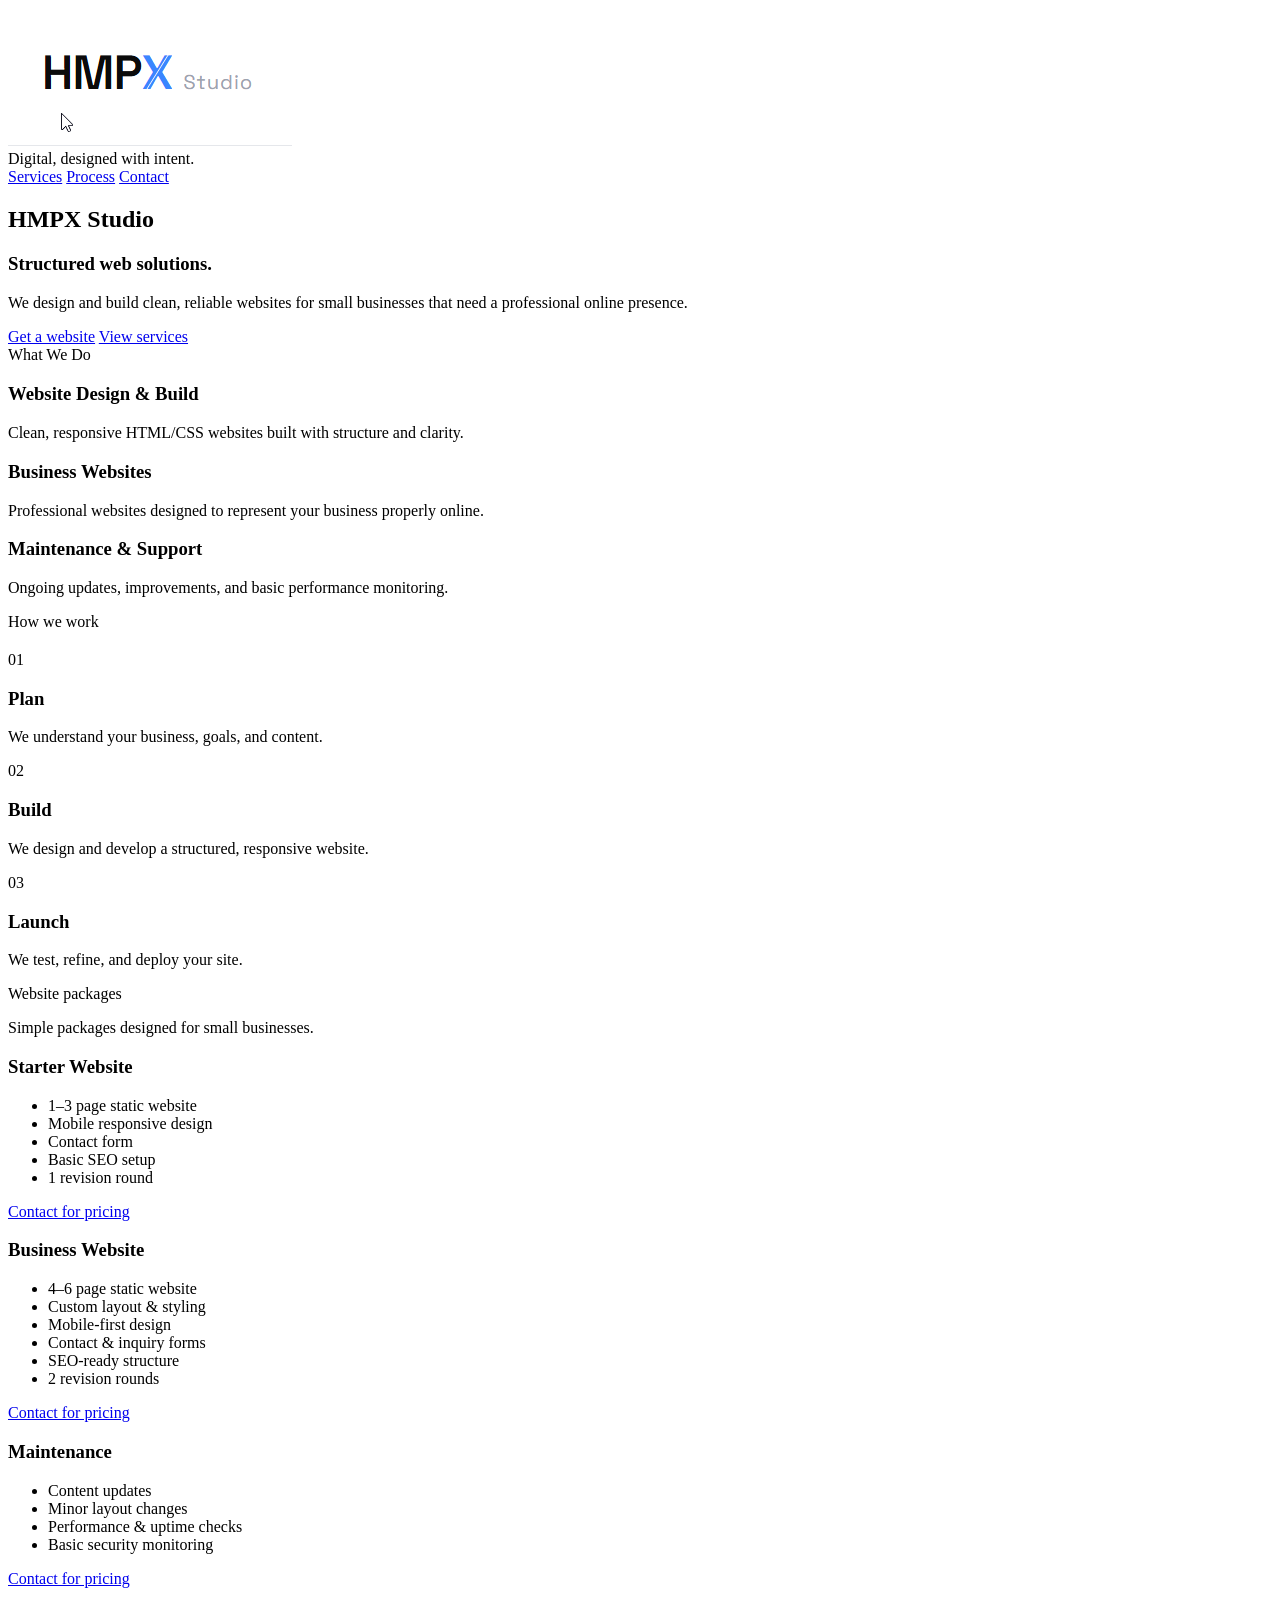
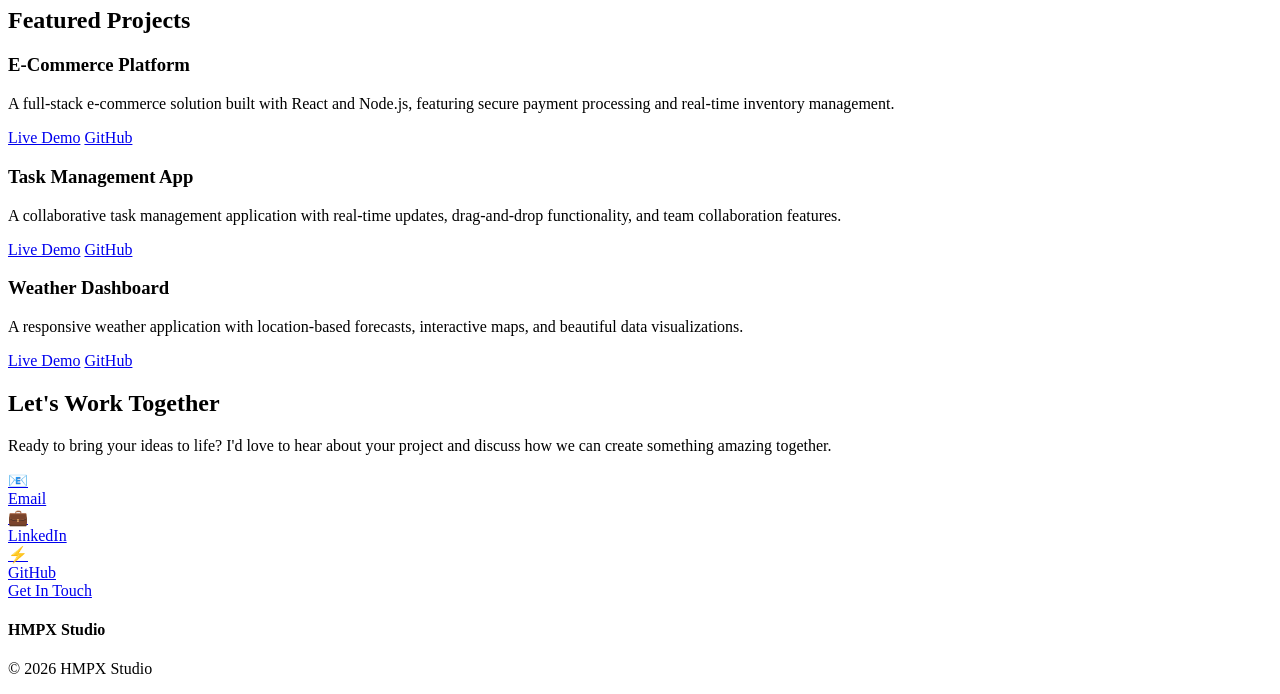
==== docs/index.html @ 49642154 "HTML Structure For HMPX studio" ====
<!DOCTYPE html>
<html lang="en">
<head>
    <meta charset="UTF-8">
    <meta name="viewport" content="width=device-width, initial-scale=1.0">
    <title></title>
    <link rel="stylesheet" href="https://cdnjs.cloudflare.com/ajax/libs/font-awesome/6.4.0/css/all.min.css" />
    <link rel="stylesheet" href="assets/css/style.css">

</head>

<body>
    <nav class="nav-bar">
        <div class="nav-logo">
            <div class="nav-logo-icon">
                <img src="assets/images/WlogoH.png" alt ="logo">
            </div>
            <span class="nav-logo-text">Digital, designed with intent.</span>
        </div>
        <div class="nav-links" id="navLinks">
            <a href="#services">Services</a>
            <a href="#process">Process</a>
            <a href="#contact">Contact</a>
        </div>
    </nav>

    <section class="hero">
        <div class="here-content">
            <h1>HMP<span>X</span> Studio</h1>
            <h3>Structured web solutions.</h3>
            <p>
                We design and build clean, reliable websites for small businesses that need a professional online presence.
            </p>
            <div class="hero-btns">
                <!--make GaW primary--> 
                <a href="#contact" class="btn">Get a website</a>
                <a href="#services" class="btn">View services</a>
            </div>
        </div>
    </section>

    <section class="section services" id="services">
        <div class="services-header">
            <span class="section-lable">What We Do</span>
            <h2></h2>
        </div>

        <div class="services-masonry">
            <div class="service-card">
                <h3 class="service-title">Website Design & Build</h3>
                <p>Clean, responsive HTML/CSS websites built with structure and clarity.</p>
            </div>
            <h3 class="service-title">Business Websites</h3>
                <p>Professional websites designed to represent your business properly online.</p>
            </div>
            <h3 class="service-title">Maintenance & Support</h3>
                <p>Ongoing updates, improvements, and basic performance monitoring.</p>
            </div>
            
        </div>
    </section>

    <section class="process" id="process">
        <div class="process-header">
            <span class="section-lable">How we work</span>
            <h2></h2>
        </div>
        <div class="process-masonry">
            <div class="process-card">
                <div class"process-number">01</div>
                <h3>Plan</h3>
                <p>We understand your business, goals, and content.</p>
            </div>
            <div class="process-card">
                <div class"process-number">02</div>
                <h3>Build</h3>
                <p>We design and develop a structured, responsive website.</p>
            </div>
            <div class="process-card">
                <div class"process-number">03</div>
                <h3>Launch</h3>
                <p>We test, refine, and deploy your site.</p>
            </div>
        </div>

    </section>

    <section class="packages">
        <div class="packages-header">
            <span class="section-lable">Website packages</span>
            <p>Simple packages designed for small businesses.</p>
        </div>
        <div class="packages-masonry">
            <div class="packages-card">
                <h3>Starter Website</h3>
                <ul>
                    <li>1–3 page static website </li>
                    <li>Mobile responsive design</li>
                    <li>Contact form</li>
                    <li>Basic SEO setup</li>
                    <li>1 revision round</li>
                </ul>
                <a href="#contact" class="contact-link">Contact for pricing</a>
            </div>
            <div class="packages-card">
                <h3>Business Website</h3>
                <ul>
                    <li>4–6 page static website  </li>
                    <li>Custom layout & styling</li>
                    <li>Mobile-first design</li>
                    <li>Contact & inquiry forms</li>
                    <li>SEO-ready structure</li>
                    <li>2 revision rounds</li>
                </ul>
                <a href="#contact" class="contact-link">Contact for pricing</a>
            </div>
            <div class="packages-card">
                <h3>Maintenance</h3>
                <ul>
                    <li>Content updates</li>
                    <li>Minor layout changes</li>
                    <li>Performance & uptime checks</li>
                    <li>Basic security monitoring</li>
                </ul>
                <a href="#contact" class="contact-link">Contact for pricing</a>
            </div>
        </div>
    </section>

    <section class="portfolio">
        <h2 class="portfolio-title fade-in">Featured Projects</h2>
        <div class="projects-grid">
            <div class="project-card fade-in">
                <div class="project-image"></div>
                <div class="project-content">
                    <h3 class="project-title">E-Commerce Platform</h3>
                    <p class="project-description">A full-stack e-commerce solution built with React and Node.js, featuring secure payment processing and real-time inventory management.</p>
                    <div class="project-links">
                        <a href="#" class="project-link primary" target="_blank" rel="noopener noreferrer">Live Demo</a>
                        <a href="#" class="project-link secondary" target="_blank" rel="noopener noreferrer">GitHub</a>
                    </div>
                </div>
            </div>

            <div class="project-card fade-in">
                <div class="project-image"></div>
                <div class="project-content">
                    <h3 class="project-title">Task Management App</h3>
                    <p class="project-description">A collaborative task management application with real-time updates, drag-and-drop functionality, and team collaboration features.</p>
                    <div class="project-links">
                        <a href="#" class="project-link primary" target="_blank" rel="noopener noreferrer">Live Demo</a>
                        <a href="#" class="project-link secondary" target="_blank" rel="noopener noreferrer">GitHub</a>
                    </div>
                </div>
            </div>

            <div class="project-card fade-in">
                <div class="project-image"></div>
                <div class="project-content">
                    <h3 class="project-title">Weather Dashboard</h3>
                    <p class="project-description">A responsive weather application with location-based forecasts, interactive maps, and beautiful data visualizations.</p>
                    <div class="project-links">
                        <a href="#" class="project-link primary" target="_blank" rel="noopener noreferrer">Live Demo</a>
                        <a href="#" class="project-link secondary" target="_blank" rel="noopener noreferrer">GitHub</a>
                    </div>
                </div>
            </div>
        </div>
    </section>

    <section class="contact" id="contact">
        <div class="contact-content">
            <h2 class="section-title fade-in">Let's Work Together</h2>
            <p class="contact-text fade-in">Ready to bring your ideas to life? I'd love to hear about your project and discuss how we can create something amazing together.</p>
            
            <div class="contact-methods fade-in">
                <a href="mailto:mmokubung32@gmail.com" class="contact-method" target="_blank" rel="noopener noreferrer">
                    <div class="contact-icon">📧</div>
                    <span>Email</span>
                </a>
                <a href="https://linkedin.com/in/michaelmokubung" class="contact-method" target="_blank" rel="noopener noreferrer">
                    <div class="contact-icon">💼</div>
                    <span>LinkedIn</span>
                </a>
                <a href="https://github.com/mmokubung32" class="contact-method" target="_blank" rel="noopener noreferrer">
                    <div class="contact-icon">⚡</div>
                    <span>GitHub</span>
                </a>
            </div>

            <a href="mailto:mmokubung32@gmail.com" class="btn btn-primary fade-in" target="_blank" rel="noopener noreferrer">Get In Touch</a>
        </div>
    </section>

    <footer class="footer">
        <h4>HMPX Studio</h4>
        <p>&copy; 2026 HMPX Studio</p>
    </footer>

    <script src="assets/js/main.js"></script>
</body>
</html>
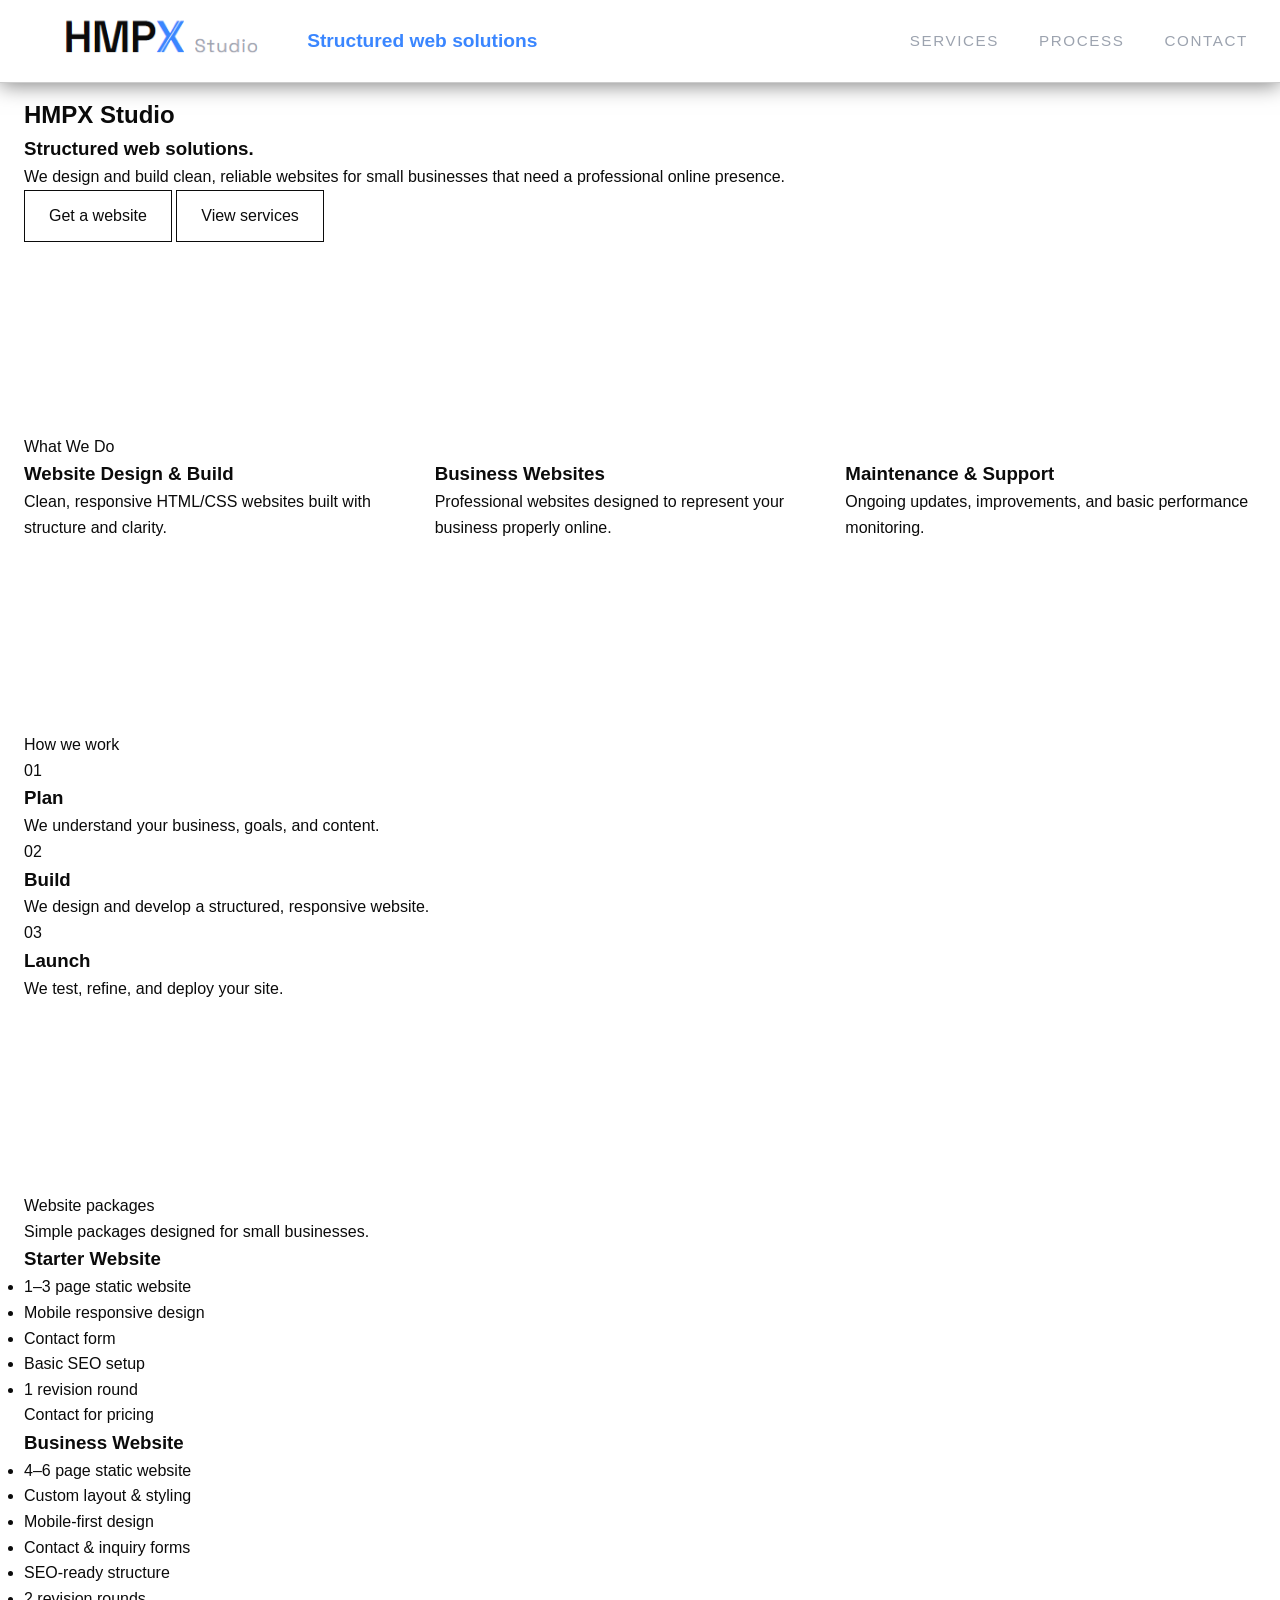
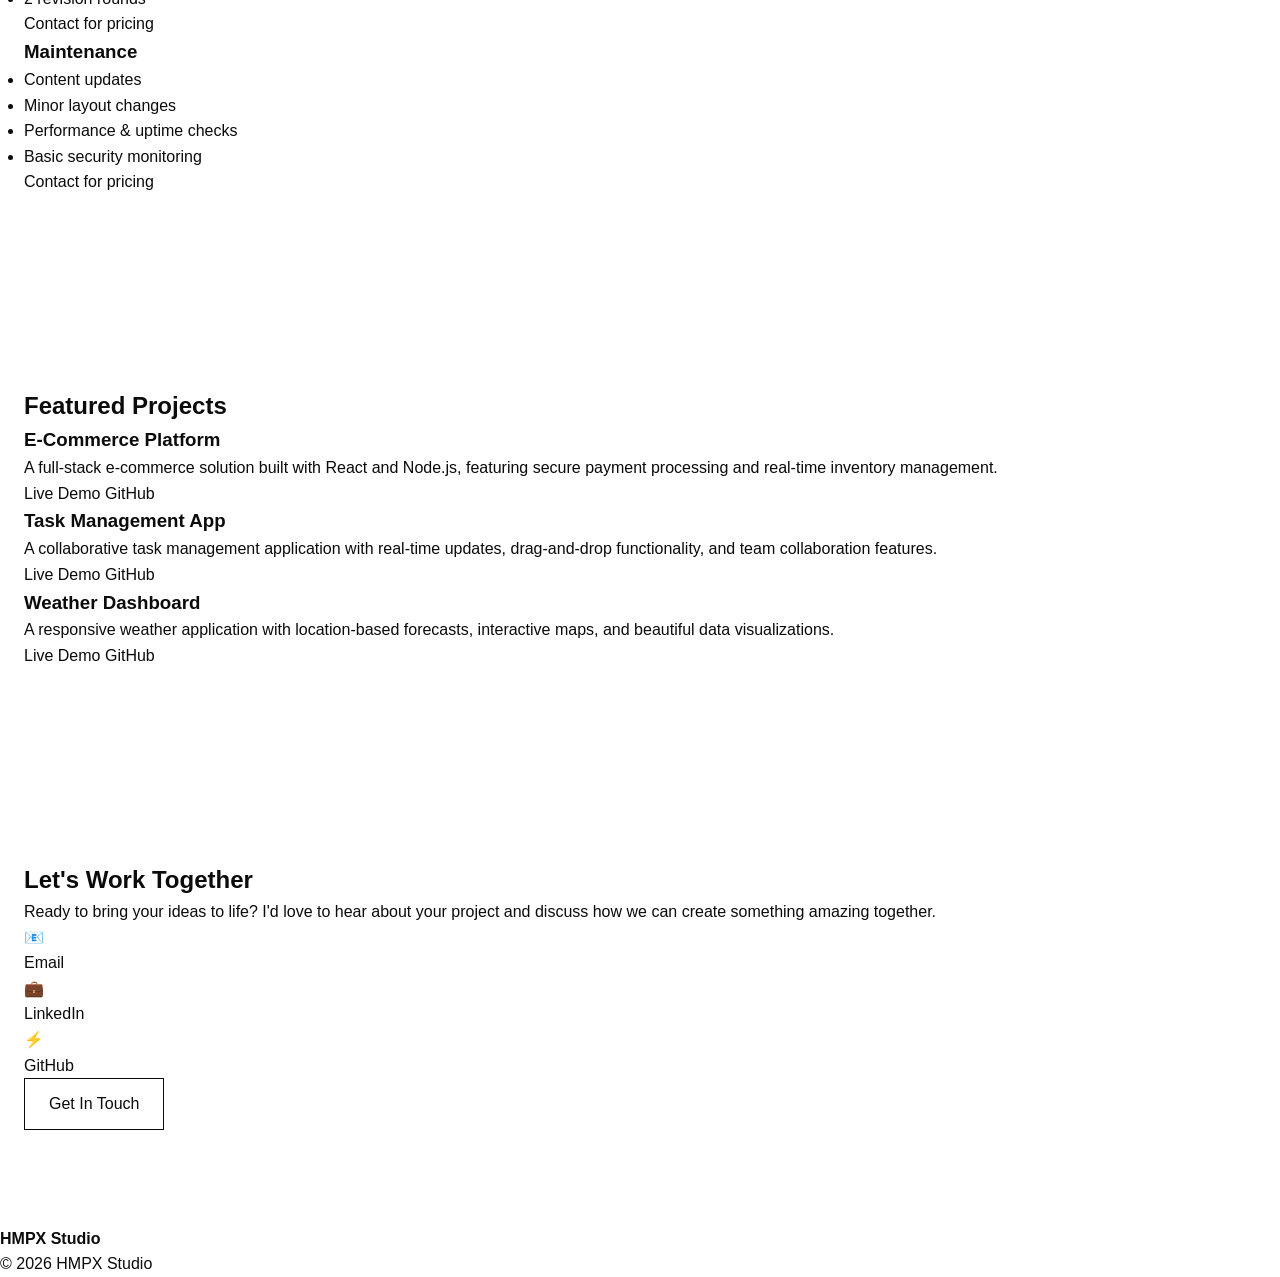
==== commit d5879af1: "Nav design complete" ====
--- a/docs/index.html
+++ b/docs/index.html
@@ -3,7 +3,7 @@
 <head>
     <meta charset="UTF-8">
     <meta name="viewport" content="width=device-width, initial-scale=1.0">
-    <title></title>
+    <title>HMPX Studio | Structured Web Solutions</title>
     <link rel="stylesheet" href="https://cdnjs.cloudflare.com/ajax/libs/font-awesome/6.4.0/css/all.min.css" />
     <link rel="stylesheet" href="assets/css/style.css">
 
@@ -15,7 +15,12 @@
             <div class="nav-logo-icon">
                 <img src="assets/images/WlogoH.png" alt ="logo">
             </div>
-            <span class="nav-logo-text">Digital, designed with intent.</span>
+            <span class="nav-logo-text">Structured web solutions</span>
+        </div>
+        <div class="menu-toggle" id="menuToggle">
+            <span></span>
+            <span></span>
+            <span></span>
         </div>
         <div class="nav-links" id="navLinks">
             <a href="#services">Services</a>
@@ -25,7 +30,7 @@
     </nav>
 
     <section class="hero">
-        <div class="here-content">
+        <div class="hero-content">
             <h1>HMP<span>X</span> Studio</h1>
             <h3>Structured web solutions.</h3>
             <p>
@@ -50,14 +55,18 @@
                 <h3 class="service-title">Website Design & Build</h3>
                 <p>Clean, responsive HTML/CSS websites built with structure and clarity.</p>
             </div>
-            <h3 class="service-title">Business Websites</h3>
+
+            <div class="service-card">
+                <h3 class="service-title">Business Websites</h3>
                 <p>Professional websites designed to represent your business properly online.</p>
             </div>
-            <h3 class="service-title">Maintenance & Support</h3>
+
+            <div class="service-card">
+                <h3 class="service-title">Maintenance & Support</h3>
                 <p>Ongoing updates, improvements, and basic performance monitoring.</p>
             </div>
-            
-        </div>
+        </div>
+
     </section>
 
     <section class="process" id="process">
@@ -67,17 +76,17 @@
         </div>
         <div class="process-masonry">
             <div class="process-card">
-                <div class"process-number">01</div>
+                <div class="process-number">01</div>
                 <h3>Plan</h3>
                 <p>We understand your business, goals, and content.</p>
             </div>
             <div class="process-card">
-                <div class"process-number">02</div>
+                <div class="process-number">02</div>
                 <h3>Build</h3>
                 <p>We design and develop a structured, responsive website.</p>
             </div>
             <div class="process-card">
-                <div class"process-number">03</div>
+                <div class="process-number">03</div>
                 <h3>Launch</h3>
                 <p>We test, refine, and deploy your site.</p>
             </div>
--- a/docs/assets/css/style.css
+++ b/docs/assets/css/style.css
@@ -0,0 +1,253 @@
+*,
+*::before,
+*::after {
+    margin: 0;
+    padding: 0;
+    box-sizing: border-box;
+}
+
+html {
+    scroll-behavior: smooth;
+}
+
+body {
+    font-family: 'inter', sans-serif;
+    background-color: #ffffff;
+    color: #0b0b0b;
+    line-height: 1.6;
+}
+
+:root {
+    --black: #0b0b0b;
+    --white: #ffffff;
+    --blue: #3a86ff;
+    --grey: #9ca3af;
+    --border: #e5e7eb;
+}
+
+section {
+    padding: 6rem 1.5rem;
+}
+
+h1, h2, h3 {
+    font-family: 'Space Grotesk', sans-serif;
+}
+
+a {
+    text-decoration: none;
+    color: inherit;
+}
+
+.btn {
+    display: inline-block;
+    padding: 0.75rem 1.5rem;
+    border: 1px solid var(--black);
+}
+
+@keyframes float {
+    0%, 100% { transform: translate(0, 0); opacity: 0; }
+    10% { opacity: 1; }
+    90% { opacity: 1; }
+    100% { transform: translate(100px, -100vh); opacity: 0; }
+}
+
+
+.nav-bar {
+    position: fixed;
+    top: 0;
+    left: 0;
+    right: 0;
+    background: var(--white);
+    backdrop-filter: blur(15px);
+    padding: 1rem 2rem;
+    display: flex;
+    justify-content: space-between;
+    align-items: center;
+    z-index: 1000;
+    border-bottom: 1px solid rgba(0, 0, 0, 0.2);
+    box-shadow: 0 2px 20px rgba(0, 0, 0, 0.5);
+}
+
+.nav-logo {
+    display: flex;
+    align-items: center;
+    gap: 12px;
+    z-index: 1001;
+}
+
+.nav-logo-icon {
+    width: 50%;
+    height: 50px;
+    background: var(--white);
+    border: var(--border);
+    border-radius: 2px;
+    display: flex;
+    align-items: center;
+    justify-content: center;
+    overflow: hidden;
+    transition: 0.3s;
+}
+
+/* .nav-logo-icon:hover {
+    transform: scale(1.1) rotate(5deg);
+} */
+
+.nav-logo-icon img {
+    width: 100%;
+    object-fit: cover;
+}
+
+.nav-logo-text {
+    color: var(--blue);
+    font-weight: 700;
+    font-size: 1.2rem;
+}
+
+.nav-links {
+    display: flex;
+    gap: 2.5rem;
+    align-items: center;
+}
+
+.nav-links a {
+    color: var(--grey);
+    text-decoration: none;
+    font-size: 0.95rem;
+    font-weight: 500;
+    transition: all 0.3s;
+    text-transform: uppercase;
+    letter-spacing: 0.1rem;
+    position: relative;
+}
+
+.nav-links a::after {
+    content: '';
+    position: absolute;
+    bottom: -5px;
+    left: 0;
+    width: 0;
+    height: 2px;
+    background: var(--blue);
+    transition: width 0.3s;
+}
+
+.nav-links a:hover {
+    color: var(--blue);
+}
+
+.nav-links a:hover::after {
+    width: 100%;
+}
+
+.menu-toggle {
+    display: none;
+    flex-direction: column;
+    gap: 5px;
+    cursor: pointer;
+    z-index: 1001;
+}
+
+.menu-toggle span {
+    width: 30px;
+    height: 3px;
+    background: var(--grey);
+    transition: all 0.3s;
+    border-radius: 2px;
+}
+
+.menu-toggle.active span:nth-child(1) {
+    transform: rotate(45deg) translate(8px, 8px);
+    background: var(--blue);
+}
+
+
+.menu-toggle.active span:nth-child(2) {
+    opacity: 0;
+}
+
+.menu-toggle.active span:nth-child(3) {
+    transform: rotate(-45deg) translate(7px, -7px);
+    background: var(--blue);
+}
+
+.nav-links.mobile-active {
+    display: flex;
+}
+
+.hero {
+
+}
+
+.hero-content {
+
+}
+
+.services {
+
+}
+
+.services-masonry {
+    display: grid;
+    grid-template-columns: repeat(auto-fit, minmax(250px, 1fr));
+}
+
+.process {
+
+}
+
+.process-card {
+
+}
+
+.process-number {
+
+}
+
+.packages {
+
+}
+
+.packages-card {
+
+}
+
+.portfolio {
+
+}
+
+.project-card {
+
+}
+
+.contact {
+
+}
+
+.footer {
+
+}
+
+@media (max-width: 1024px) {
+    .nav-links {
+        display: none;
+        position: fixed;
+        top: 0;
+        right: 0;
+        width: 100%;
+        height: 100vh;
+        background: var(--white);
+        flex-direction: column;
+        justify-content: center;
+        align-items: center;
+        gap: 3rem;
+        z-index: 999;
+    }
+
+    .nav-links a {
+        font-size: 1.5rem;
+    }
+    .menu-toggle {
+        display: flex;
+    }
+
+}
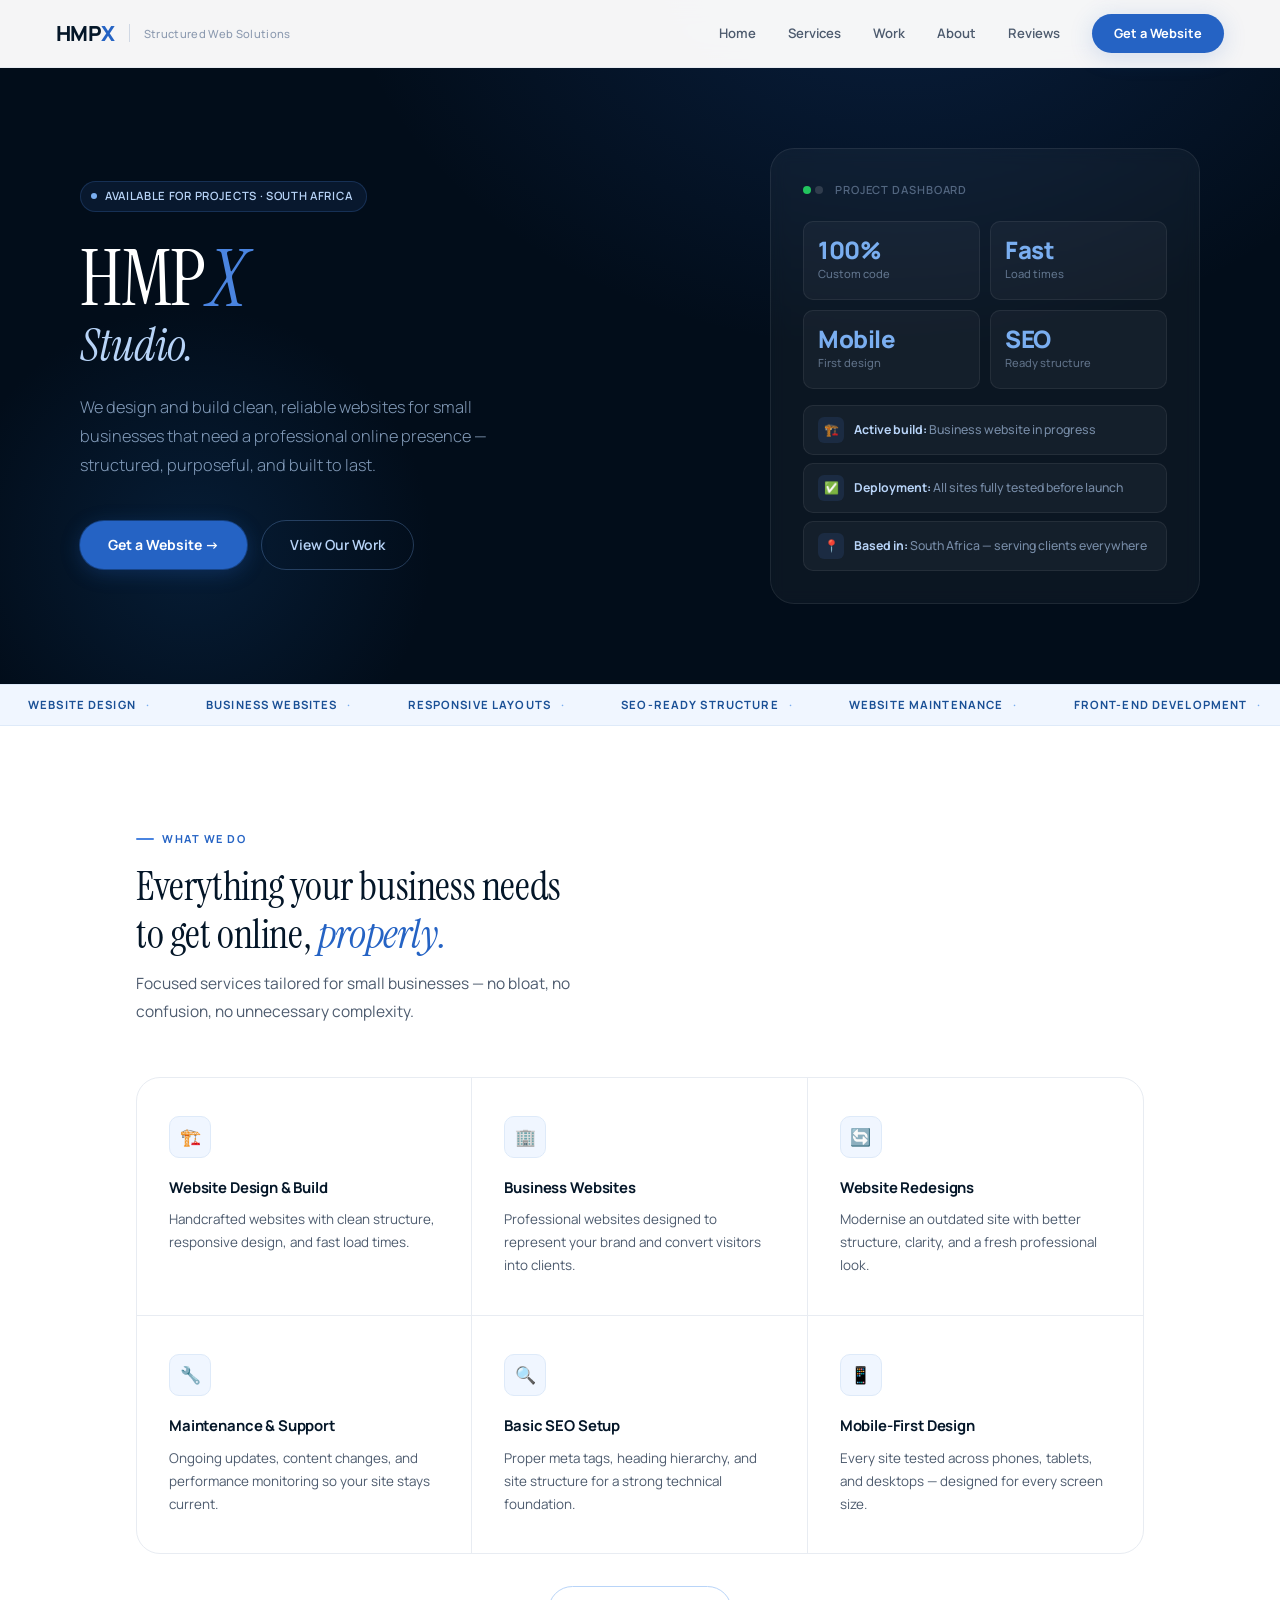
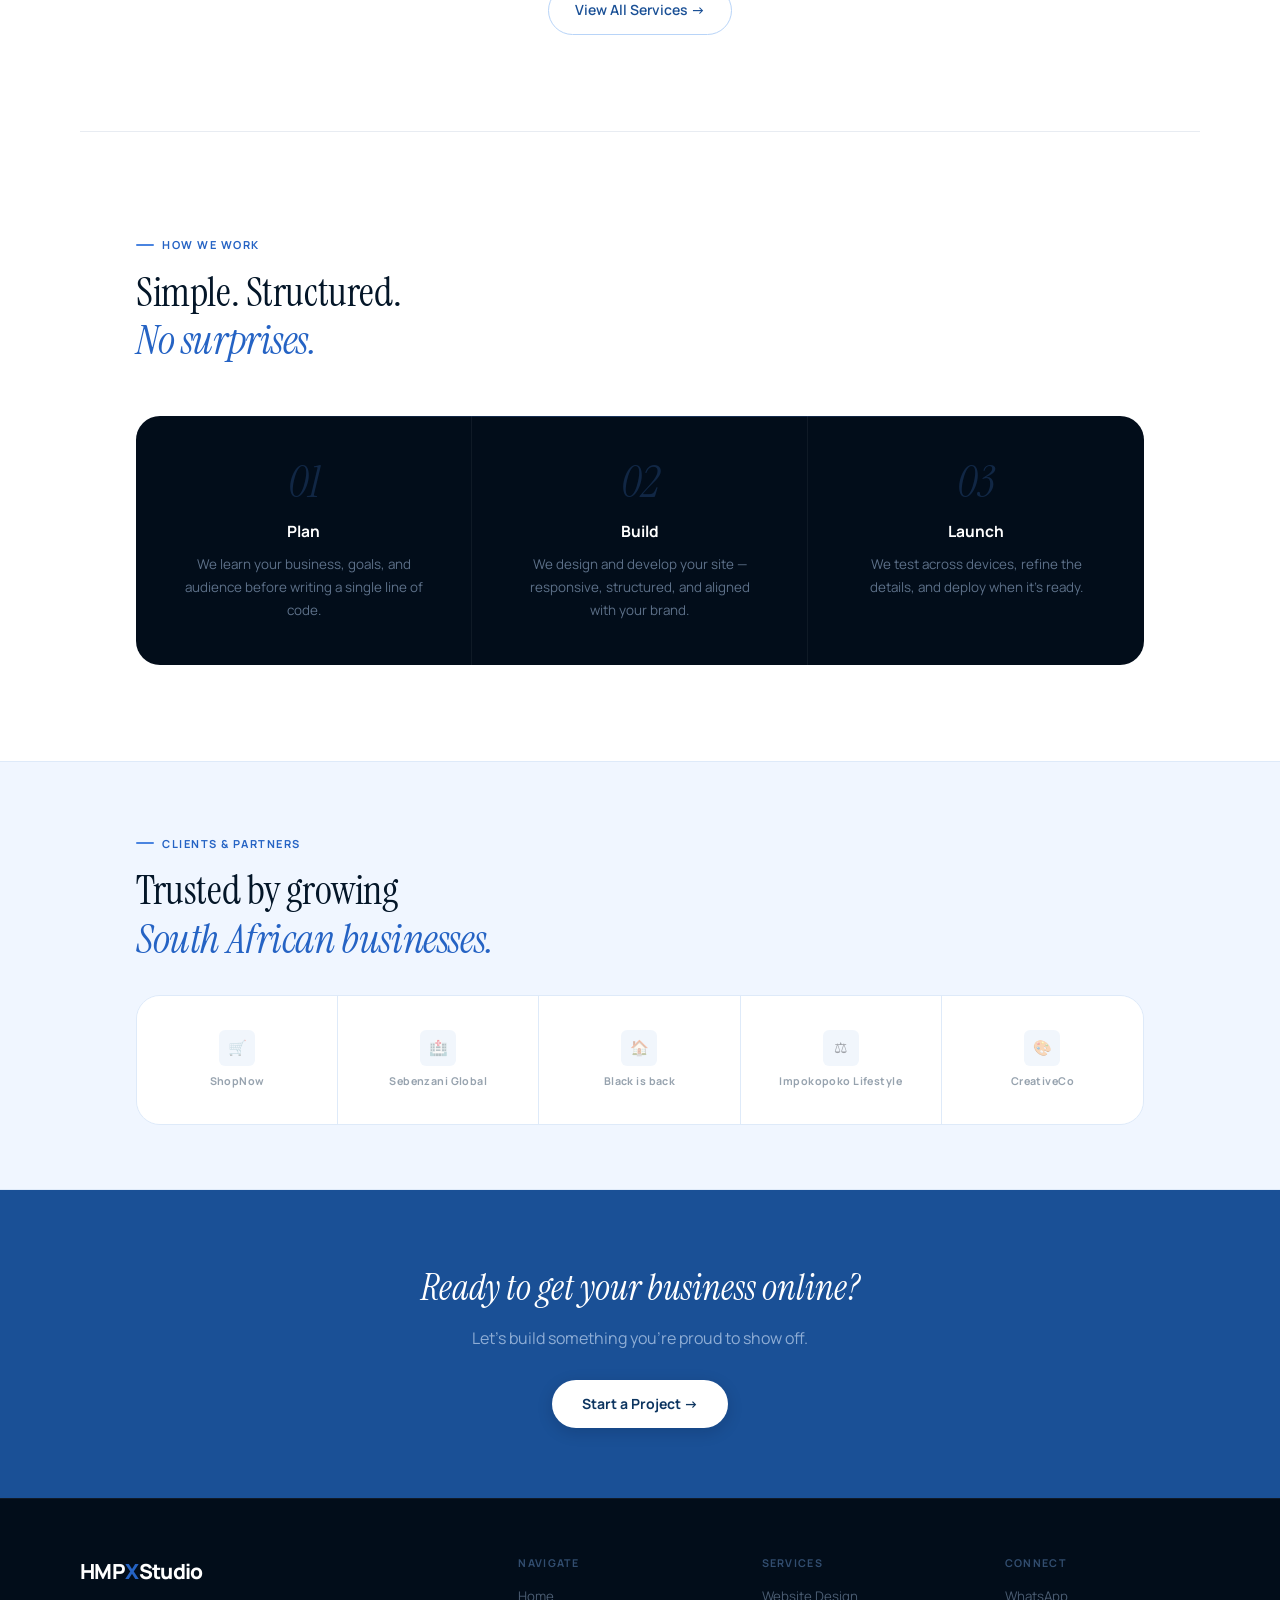
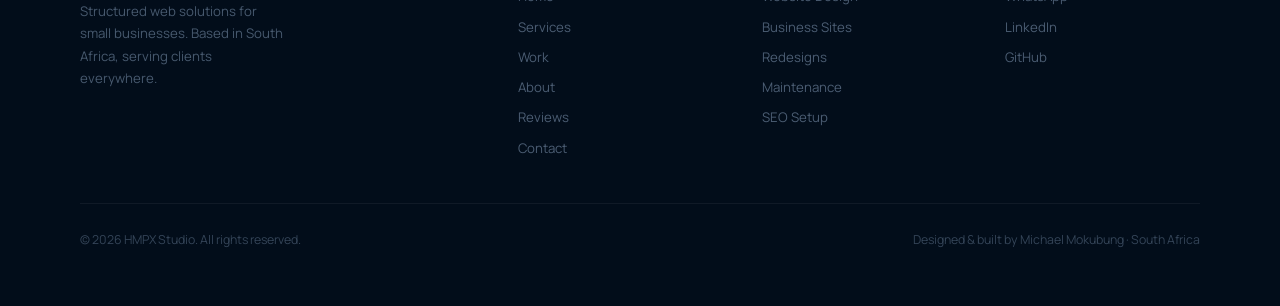
==== commit 9c9f4406: "V6 of HMPX studio" ====
--- a/docs/index.html
+++ b/docs/index.html
@@ -1,211 +1,637 @@
 <!DOCTYPE html>
 <html lang="en">
 <head>
-    <meta charset="UTF-8">
-    <meta name="viewport" content="width=device-width, initial-scale=1.0">
-    <title>HMPX Studio | Structured Web Solutions</title>
-    <link rel="stylesheet" href="https://cdnjs.cloudflare.com/ajax/libs/font-awesome/6.4.0/css/all.min.css" />
-    <link rel="stylesheet" href="assets/css/style.css">
+  <meta charset="UTF-8"/>
+  <meta name="viewport" content="width=device-width, initial-scale=1.0"/>
+  <title>HMPX Studio | Website Design & Digital Solutions</title>
+  <link rel="icon" href="/favicon.ico" type="image/x-icon">
+  <link rel="apple-touch-icon" sizes="180x180" href="/apple-touch-icon.png">
+  <link rel="icon" type="image/png" sizes="32x32" href="/favicon-32x32.png">
+  <link rel="icon" type="image/png" sizes="16x16" href="/favicon-16x16.png">
+  <link rel="manifest" href="/site.webmanifest">
+  <link rel="shortcut icon" href="/favicon.ico">
+  <meta name="theme-color" content="#2563c4">
+  <meta name="description"
+  content="HMPX Studio designs fast, modern websites for startups and growing businesses. We also provide AI, cloud and IT solutions to help businesses build a stronger online presence.">
+  <meta name="author" content="HMPX Studio">
+  <meta name="robots" content="index, follow">
+  <meta name="twitter:card" content="summary_large_image">
+  <meta name="twitter:title" content="HMPX Studio | Website Design & Digital Solutions">
+  <meta name="twitter:description" content="Professional website design, AI, cloud and IT solutions that help businesses grow online.">
+  <meta name="twitter:image" content="https://www.hmpxstudio.co.za/assets/images/social-preview.png">
+  <meta property="og:title" content="HMPX Studio | Website Design & Digital Solutions">
+  <meta property="og:description" content="Professional website design, AI, cloud and IT solutions that help businesses grow online.">
+  <meta property="og:image" content="https://www.hmpxstudio.co.za/assets/images/social-preview.png">
+  <meta property="og:url" content="https://www.hmpxstudio.co.za/">
+  <meta property="og:type" content="website">
+  <meta property="og:site_name" content="HMPX Studio">
+  <link rel="canonical" href="https://www.hmpxstudio.co.za/">
+  <link rel="preconnect" href="https://fonts.googleapis.com"/>
+  <link rel="preconnect" href="https://fonts.gstatic.com" crossorigin/>
+  <link href="https://fonts.googleapis.com/css2?family=Instrument+Serif:ital@0;1&family=Manrope:wght@300;400;500;600;700;800&display=swap" rel="stylesheet"/>
+  <link rel="stylesheet" href="assets/css/style.css">
+  <meta property="og:locale" content="en_ZA">
+  <script type="application/ld+json">
+  {
+    "@context": "https://schema.org",
+    "@type": "Organization",
+    "name": "HMPX Studio",
+    "url": "https://www.hmpxstudio.co.za/",
+    "logo": "https://www.hmpxstudio.co.za/assets/images/logo.png",
+    "description": "HMPX Studio designs fast, modern websites for startups and growing businesses. We also provide AI, cloud and IT solutions to help businesses build a stronger online presence.",
+    "email": "mailto:mmokubung32@gmail.com",
+    "founder": {
+      "@type": "Person",
+      "name": "Michael Mokubung"
+    },
+    "areaServed": {
+      "@type": "Country",
+      "name": "South Africa"
+    },
+    "sameAs": [
+      "https://www.facebook.com/@hmpxstudio"
+    ]
+  }
+  </script>
 
 </head>
-
 <body>
-    <nav class="nav-bar">
-        <div class="nav-logo">
-            <div class="nav-logo-icon">
-                <img src="assets/images/WlogoH.png" alt ="logo">
-            </div>
-            <span class="nav-logo-text">Structured web solutions</span>
-        </div>
-        <div class="menu-toggle" id="menuToggle">
-            <span></span>
-            <span></span>
-            <span></span>
-        </div>
-        <div class="nav-links" id="navLinks">
-            <a href="#services">Services</a>
-            <a href="#process">Process</a>
-            <a href="#contact">Contact</a>
-        </div>
-    </nav>
-
-    <section class="hero">
-        <div class="hero-content">
-            <h1>HMP<span>X</span> Studio</h1>
-            <h3>Structured web solutions.</h3>
-            <p>
-                We design and build clean, reliable websites for small businesses that need a professional online presence.
+
+<!-- NAV -->
+<nav id="mn">
+  <a href="#" class="logo" onclick="go('home'); return false;" aria-label="HMPX Studio Home">
+    HMP<span class="xb">X</span>
+    <span class="sep"></span>
+    <span class="tl">Structured Web Solutions</span>
+  </a>
+
+  <div class="navlinks">
+    <a href="#" onclick="go('home'); return false">Home</a>
+    <a href="#" onclick="go('services'); return false">Services</a>
+    <a href="#" onclick="go('work'); return false">Work</a>
+    <a href="#" onclick="go('about'); return false">About</a>
+    <a href="#" onclick="go('reviews'); return false">Reviews</a>
+    <a href="#" class="navcta" onclick="go('contact'); return false">Get a Website</a>
+  </div>
+
+  <button class="navburger" id="navburger" onclick="toggleMenu()" aria-label="Toggle menu" aria-expanded="false" aria-controls="mobileMenu">
+    <span></span><span></span><span></span>
+  </button>
+</nav>
+
+<!-- MOBILE MENU -->
+<div class="mobile-menu" id="mobileMenu">
+  <a href="#" onclick="go('home'); closeMenu(); return false">Home</a>
+  <a href="#" onclick="go('services'); closeMenu(); return false">Services</a>
+  <a href="#" onclick="go('work'); closeMenu(); return false">Work</a>
+  <a href="#" onclick="go('about'); closeMenu(); return false">About</a>
+  <a href="#" onclick="go('reviews'); closeMenu(); return false">Reviews</a>
+  <a href="#" class="mm-cta" onclick="go('contact'); closeMenu(); return false">Get a Website →</a>
+</div>
+<div class="mobile-menu-backdrop" id="mobileMenuBackdrop" onclick="closeMenu()"></div>
+
+<!-- ══════ HOME ══════ -->
+<div class="page active" id="page-home">
+
+  <section class="hero">
+    <div class="hero-in">
+      <div>
+        <div class="hero-badge"><div class="hero-dot"></div><span>Available for projects · South Africa</span></div>
+        <h1>HMP<span class="xb">X</span><span class="sub">Studio.</span></h1>
+        <p class="hero-desc">We design and build clean, reliable websites for small businesses that need a professional online presence — structured, purposeful, and built to last.</p>
+        <div class="hero-acts">
+          <a href="#" class="btn-p" onclick="go('contact');return false">Get a Website →</a>
+          <a href="#" class="btn-ol" onclick="go('work');return false">View Our Work</a>
+        </div>
+      </div>
+      <div class="hcard">
+        <div class="hcard-top">
+          <div class="hc-dot" style="background:#22c55e"></div>
+          <div class="hc-dot" style="background:rgba(255,255,255,.14);margin-left:-4px"></div>
+          <div class="hc-lbl">Project Dashboard</div>
+        </div>
+        <div class="hstats">
+          <div class="hstat"><div class="hstat-v">100%</div><div class="hstat-l">Custom code</div></div>
+          <div class="hstat"><div class="hstat-v">Fast</div><div class="hstat-l">Load times</div></div>
+          <div class="hstat"><div class="hstat-v">Mobile</div><div class="hstat-l">First design</div></div>
+          <div class="hstat"><div class="hstat-v">SEO</div><div class="hstat-l">Ready structure</div></div>
+        </div>
+        <div class="hpills">
+          <div class="hpill"><div class="hpill-ic">🏗️</div><div class="hpill-t"><strong>Active build:</strong> Business website in progress</div></div>
+          <div class="hpill"><div class="hpill-ic">✅</div><div class="hpill-t"><strong>Deployment:</strong> All sites fully tested before launch</div></div>
+          <div class="hpill"><div class="hpill-ic">📍</div><div class="hpill-t"><strong>Based in:</strong> South Africa — serving clients everywhere</div></div>
+        </div>
+      </div>
+    </div>
+  </section>
+
+  <div class="ticker">
+    <div class="ticker-tr">
+      <span class="ticker-i">Website Design<span class="ticker-dot"> ·</span></span>
+      <span class="ticker-i">Business Websites<span class="ticker-dot"> ·</span></span>
+      <span class="ticker-i">Responsive Layouts<span class="ticker-dot"> ·</span></span>
+      <span class="ticker-i">SEO-Ready Structure<span class="ticker-dot"> ·</span></span>
+      <span class="ticker-i">Website Maintenance<span class="ticker-dot"> ·</span></span>
+      <span class="ticker-i">Front-End Development<span class="ticker-dot"> ·</span></span>
+      <span class="ticker-i">South Africa<span class="ticker-dot"> ·</span></span>
+      <span class="ticker-i">Website Design<span class="ticker-dot"> ·</span></span>
+      <span class="ticker-i">Business Websites<span class="ticker-dot"> ·</span></span>
+      <span class="ticker-i">Responsive Layouts<span class="ticker-dot"> ·</span></span>
+      <span class="ticker-i">SEO-Ready Structure<span class="ticker-dot"> ·</span></span>
+      <span class="ticker-i">Website Maintenance<span class="ticker-dot"> ·</span></span>
+      <span class="ticker-i">Front-End Development<span class="ticker-dot"> ·</span></span>
+      <span class="ticker-i">South Africa<span class="ticker-dot"> ·</span></span>
+    </div>
+  </div>
+
+  <section class="sec">
+    <div class="wrap">
+      <div class="sh fu">
+        <div class="ey">What We Do</div>
+        <h2 class="sttl">Everything your business needs<br>to get online, <em>properly.</em></h2>
+        <p class="ssub">Focused services tailored for small businesses — no bloat, no confusion, no unnecessary complexity.</p>
+      </div>
+      <div class="svgrid fu">
+        <div class="svc"><div class="svc-ic">🏗️</div><h3>Website Design & Build</h3><p>Handcrafted websites with clean structure, responsive design, and fast load times.</p><div class="svc-arr">→</div></div>
+        <div class="svc"><div class="svc-ic">🏢</div><h3>Business Websites</h3><p>Professional websites designed to represent your brand and convert visitors into clients.</p><div class="svc-arr">→</div></div>
+        <div class="svc"><div class="svc-ic">🔄</div><h3>Website Redesigns</h3><p>Modernise an outdated site with better structure, clarity, and a fresh professional look.</p><div class="svc-arr">→</div></div>
+        <div class="svc"><div class="svc-ic">🔧</div><h3>Maintenance & Support</h3><p>Ongoing updates, content changes, and performance monitoring so your site stays current.</p><div class="svc-arr">→</div></div>
+        <div class="svc"><div class="svc-ic">🔍</div><h3>Basic SEO Setup</h3><p>Proper meta tags, heading hierarchy, and site structure for a strong technical foundation.</p><div class="svc-arr">→</div></div>
+        <div class="svc"><div class="svc-ic">📱</div><h3>Mobile-First Design</h3><p>Every site tested across phones, tablets, and desktops — designed for every screen size.</p><div class="svc-arr">→</div></div>
+      </div>
+      <div style="text-align:center;margin-top:32px" class="fu">
+        <a href="#" class="btn-g" onclick="go('services');return false">View All Services →</a>
+      </div>
+    </div>
+  </section>
+
+  <div class="divider"></div>
+
+  <section class="sec">
+    <div class="wrap">
+      <div class="sh fu"><div class="ey">How We Work</div><h2 class="sttl">Simple. Structured.<br><em>No surprises.</em></h2></div>
+      <div class="proc-w fu">
+        <div class="proc-steps">
+          <div class="proc-step"><div class="proc-n">01</div><h3>Plan</h3><p>We learn your business, goals, and audience before writing a single line of code.</p></div>
+          <div class="proc-step"><div class="proc-n">02</div><h3>Build</h3><p>We design and develop your site — responsive, structured, and aligned with your brand.</p></div>
+          <div class="proc-step"><div class="proc-n">03</div><h3>Launch</h3><p>We test across devices, refine the details, and deploy when it's ready.</p></div>
+        </div>
+      </div>
+    </div>
+  </section>
+
+  <div class="cl-bg">
+    <section class="sec-sm">
+      <div class="wrap">
+        <div class="sh fu" style="margin-bottom:32px"><div class="ey">Clients & Partners</div><h2 class="sttl">Trusted by growing<br><em>South African businesses.</em></h2></div>
+        <div class="cl-grid fu">
+          <div class="cl-cell"><div class="cl-inn"><div class="cl-mk">🛒</div><div class="cl-nm">ShopNow</div></div></div>
+          <div class="cl-cell"><div class="cl-inn"><div class="cl-mk">🏥</div><div class="cl-nm">Sebenzani Global</div></div></div>
+          <div class="cl-cell"><div class="cl-inn"><div class="cl-mk">🏠</div><div class="cl-nm">Black is back</div></div></div>
+          <div class="cl-cell"><div class="cl-inn"><div class="cl-mk">⚖️</div><div class="cl-nm">Impokopoko Lifestyle</div></div></div>
+          <div class="cl-cell"><div class="cl-inn"><div class="cl-mk">🎨</div><div class="cl-nm">CreativeCo</div></div></div>
+        </div>
+      </div>
+    </section>
+  </div>
+
+  <div class="cta"><h2>Ready to get your business online?</h2><p>Let's build something you're proud to show off.</p><a href="#" class="btn-w" onclick="go('contact');return false">Start a Project →</a></div>
+
+</div>
+
+<!-- ══════ SERVICES ══════ -->
+<div class="page" id="page-services">
+  <section class="sec" style="padding-top:120px">
+    <div class="wrap">
+      <div class="sh fu"><div class="ey">Services</div><h2 class="sttl">What HMPX Studio<br>can do for <em>you.</em></h2><p class="ssub">Focused web services for small businesses who want a professional online presence without the agency price tag.</p></div>
+      <div class="svgrid fu">
+        <div class="svc"><div class="svc-ic">🏗️</div><h3>Website Design & Build</h3><p>Purpose-built websites with clean structure and thoughtful design. Every site is crafted from the ground up around your brand, goals, and audience.</p><div class="svc-arr">→</div></div>
+        <div class="svc"><div class="svc-ic">🏢</div><h3>Business Websites</h3><p>Professional multi-page sites for businesses, consultants, and service providers. Designed to establish credibility and drive enquiries.</p><div class="svc-arr">→</div></div>
+        <div class="svc"><div class="svc-ic">🔄</div><h3>Website Redesigns</h3><p>Existing website that looks outdated? We modernise the design and improve the structure without starting from scratch.</p><div class="svc-arr">→</div></div>
+        <div class="svc"><div class="svc-ic">🔧</div><h3>Maintenance & Support</h3><p>Monthly retainer packages for content updates, minor layout changes, performance checks, and basic security monitoring.</p><div class="svc-arr">→</div></div>
+        <div class="svc"><div class="svc-ic">🔍</div><h3>Basic SEO Setup</h3><p>Proper meta tags, heading hierarchy, page titles, Open Graph setup, and site structure for the best technical foundation.</p><div class="svc-arr">→</div></div>
+        <div class="svc"><div class="svc-ic">📱</div><h3>Mobile-First Design</h3><p>Every site tested across phones, tablets, and desktops. Responsive layouts that don't just shrink — they adapt intelligently.</p><div class="svc-arr">→</div></div>
+      </div>
+    </div>
+  </section>
+
+  <div style="background:var(--g50);border-top:1px solid var(--g100);border-bottom:1px solid var(--g100)">
+    <section class="sec">
+      <div class="wrap">
+        <div class="sh fu"><div class="ey">Packages</div><h2 class="sttl">Simple, transparent<br><em>packages.</em></h2><p class="ssub">No hidden fees. No confusing tiers. Just the work you need, priced fairly.</p></div>
+        <div class="pkg-grid fu">
+          <div class="pkg">
+            <h3>Starter</h3>
+            <div class="pkg-price">R2,500 <span>–</span> R4,000</div>
+            <div class="pkg-sub">One-time · Delivery in 5–7 working days</div>
+            <ul class="pkg-list">
+              <li><span class="chk">✓</span>1–3 page static website</li>
+              <li><span class="chk">✓</span>Mobile responsive design</li>
+              <li><span class="chk">✓</span>Contact form</li>
+              <li><span class="chk">✓</span>Basic SEO setup</li>
+              <li><span class="chk">✓</span>1 revision round</li>
+              <li><span class="chk">✓</span>Deployment assistance</li>
+            </ul>
+            <a href="#" class="pkg-btn" onclick="go('contact');return false">Get in Touch</a>
+          </div>
+          <div class="pkg ft">
+            <div class="pkg-badge">Most Popular</div>
+            <h3>Business</h3>
+            <div class="pkg-price">R5,000 <span>–</span> R8,000</div>
+            <div class="pkg-sub">One-time · Delivery in 7–14 working days</div>
+            <ul class="pkg-list">
+              <li><span class="chk">✓</span>4–6 page static website</li>
+              <li><span class="chk">✓</span>Custom layout & styling</li>
+              <li><span class="chk">✓</span>Mobile-first design</li>
+              <li><span class="chk">✓</span>Contact & inquiry forms</li>
+              <li><span class="chk">✓</span>SEO-ready structure</li>
+              <li><span class="chk">✓</span>2 revision rounds</li>
+              <li><span class="chk">✓</span>Launch support</li>
+            </ul>
+            <a href="#" class="pkg-btn" onclick="go('contact');return false">Get in Touch</a>
+          </div>
+          <div class="pkg">
+            <h3>Maintenance</h3>
+            <div class="pkg-price">R500 <span>–</span> R1,200</div>
+            <div class="pkg-sub">Per month · Monthly retainer</div>
+            <ul class="pkg-list">
+              <li><span class="chk">✓</span>Content updates</li>
+              <li><span class="chk">✓</span>Minor layout changes</li>
+              <li><span class="chk">✓</span>Performance & uptime checks</li>
+              <li><span class="chk">✓</span>Basic security monitoring</li>
+              <li><span class="chk">✓</span>Monthly progress report</li>
+            </ul>
+            <a href="#" class="pkg-btn" onclick="go('contact');return false">Get in Touch</a>
+          </div>
+        </div>
+      </div>
+    </section>
+  </div>
+
+  <section class="sec">
+    <div class="wrap">
+      <div class="sh fu"><div class="ey">Process</div><h2 class="sttl">From enquiry to launch —<br><em>here's how it works.</em></h2></div>
+      <div class="proc-w fu">
+        <div class="proc-steps">
+          <div class="proc-step"><div class="proc-n">01</div><h3>Discovery</h3><p>We discuss your business, goals, and audience. No obligation, no pressure.</p></div>
+          <div class="proc-step"><div class="proc-n">02</div><h3>Proposal</h3><p>A clear scope of work, timeline, and pricing. You approve before anything starts.</p></div>
+          <div class="proc-step"><div class="proc-n">03</div><h3>Build & Launch</h3><p>Development begins. Drafts, revisions, then deployment when it's ready.</p></div>
+        </div>
+      </div>
+    </div>
+  </section>
+  <div class="cta"><h2>Not sure which package fits?</h2><p>Get in touch — we'll figure it out together.</p><a href="#" class="btn-w" onclick="go('contact');return false">Talk to Us →</a></div>
+</div>
+
+<!-- ══════ WORK ══════ -->
+<div class="page" id="page-work">
+  <section class="sec" style="padding-top:120px">
+    <div class="wrap">
+      <div class="sh fu"><div class="ey">Current Projects</div><h2 class="sttl">What's on the<br><em>build board right now.</em></h2><p class="ssub">A look at what's actively in progress. Availability updates as projects move toward launch.</p></div>
+      <div class="cp-grid fu">
+        <div class="cp-card">
+          <div class="cp-top"><span class="cp-status cp-active">● In Progress</span><span class="cp-eta">Est. launch: Sep 2026</span></div>
+          <h3>HMPX Studio Ops Dashboard</h3>
+          <p>Internal business operations dashboard — analytics, lead management, and project tracking in one platform. Currently in the build & testing phase.</p>
+          <div class="cp-bar"><div class="cp-fill" style="width:70%"></div></div>
+          <div class="cp-pct">70% complete</div>
+        </div>
+        <div class="cp-card">
+          <div class="cp-top"><span class="cp-status cp-planning">● Planning</span><span class="cp-eta">Kickoff: Q3 2026</span></div>
+          <h3>New Client — Retail Website</h3>
+          <p>A multi-page business website for a growing retail brand. Currently in the discovery and scoping phase ahead of design work.</p>
+          <div class="cp-bar"><div class="cp-fill" style="width:15%"></div></div>
+          <div class="cp-pct">15% complete</div>
+        </div>
+        <div class="cp-card cp-open">
+          <div class="cp-ic">📩</div>
+          <h3>Got a project in mind?</h3>
+          <p>We're currently taking on new bookings for Q3–Q4 2026. Reach out to lock in a build slot.</p>
+          <a href="#" class="btn-g" onclick="go('contact');return false">Start a Project →</a>
+        </div>
+      </div>
+    </div>
+  </section>
+
+  <div class="divider"></div>
+
+  <section class="sec">
+    <div class="wrap">
+      <div class="sh fu"><div class="ey">Featured Work</div><h2 class="sttl">Projects built with<br><em>purpose and precision.</em></h2><p class="ssub">A selection of websites built for real businesses — from concept to deployment.</p></div>
+      <div class="wk-grid fu">
+        
+        <div class="wk s2">
+          <img src="assets/images/responsive-business-website.webp" alt="responsive-business-website" class="responsive-image">
+          <!--
+          <div class="wk-th"><div class="wk-sc"><div class="wk-si"><div class="wb bl" style="width:35%"></div><div class="wb w80" style="margin-top:4px"></div><div class="wb w60"></div><div class="wbs"><div class="wbl bl"></div><div class="wbl"></div><div class="wbl"></div></div><div class="wb w80" style="margin-top:3px"></div><div class="wb w40"></div></div></div></div>
+          -->
+          <div class="wk-inf"><div class="wk-tags"><span class="wk-tag">Business Website</span><span class="wk-tag">Multi-page</span><span class="wk-tag">SEO</span></div><h3>Black is Back Projects</h3><p>Business services website designed to generate enquiries — showcasing ceiling installations, tiling, electrical work, custom carpentry, a project gallery, referral programme, and a streamlined quote request system.</p></div>
+        </div>
+<div class="wk">
+          <img src="assets/images/saas-analytics-dashboard-design.webp" alt="Impokopoko Lifestyle" class="responsive-image">
+          <!--
+          <div class="wk-th" style="background:#060e1c"><div class="wk-sc" style="background:#0b1628"><div class="wk-si"><div class="wb" style="background:#93c5fd;width:38%"></div><div class="wb w60" style="margin-top:4px"></div><div class="wbs" style="grid-template-columns:1fr 1fr"><div class="wbl" style="background:rgba(147,197,253,.14)"></div><div class="wbl" style="background:rgba(147,197,253,.07)"></div></div><div class="wb w80" style="margin-top:3px"></div></div></div></div>
+          -->
+
+          <div class="wk-inf"><div class="wk-tags"><span class="wk-tag">Business Operations Dashboard</span><span class="wk-tag">Enterprise Dashboard</span></div><h3>HMPX Studio Ops Dashboard</h3><p>Enterprise-grade dashboard built for growing businesses — combining real-time analytics, lead management, financial tracking, project oversight, client records, and marketing performance into a single intuitive platform.</p></div>
+
+        </div>
+        <div class="wk">
+          <img src="assets/images/website-design-johannesburg.webp" alt="Website-design-Johannesburg" class="responsive-image">
+          <!--
+          <div class="wk-th" style="background:#0a1628"><div class="wk-sc" style="background:#0f1e38"><div class="wk-si"><div class="wb" style="background:#3b82f6;width:30%"></div><div class="wb w80" style="margin-top:4px"></div><div class="wb" style="width:55%"></div><div class="wbs"><div class="wbl" style="background:rgba(59,130,246,.22)"></div><div class="wbl" style="background:rgba(59,130,246,.12)"></div><div class="wbl"></div></div></div></div></div>
+          -->
+          <div class="wk-inf"><div class="wk-tags"><span class="wk-tag">Business Website</span><span class="wk-tag">Multi-page</span></div><h3>Black is Back</h3><p>Browser-based video tool that reframes footage into 16:9, 9:16, 1:1, 4:3 or 21:9 with a live canvas preview. Users choose to pad, crop, or stretch the frame, then export a real MP4 or WebM file straight from the browser. No uploads, no server — the entire conversion runs privately on the user's own device.</p></div>
+        </div>
+        <div class="wk">
+          <img src="assets/images/Ecommerce-Website-design.webp" alt="Ecommerce-Website-design" class="responsive-image">
+          <!--
+          <div class="wk-th" style="background:#08101f"><div class="wk-sc" style="background:#0d1a30"><div class="wk-si"><div class="wb" style="background:#60a5fa;width:48%"></div><div class="wb w80" style="margin-top:4px"></div><div class="wbs"><div class="wbl bl"></div><div class="wbl"></div><div class="wbl bl" style="opacity:.5"></div></div><div class="wb w40" style="margin-top:3px"></div></div></div></div>
+          -->
+          <div class="wk-inf"><div class="wk-tags"><span class="wk-tag">E-commerce</span><span class="wk-tag">Redesign</span></div><h3>Impokopoko Lifestyle</h3><p>Redesigned an outdated retail site — improved navigation structure, mobile layout, and product display for better conversions.</p></div>
+        </div>
+                <div class="wk">
+          <img src="assets/images/Responsive-Wep-Apps-South-Africa.webp" alt="Responsive-web-apps-South-Africa" class="responsive-image">
+          <!--
+          <div class="wk-th" style="background:var(--b900)"><div class="wk-sc" style="background:var(--b800)"><div class="wk-si"><div class="wb bl" style="width:42%"></div><div class="wb w60" style="margin-top:4px"></div><div class="wbs" style="grid-template-columns:1fr 1fr"><div class="wbl bl"></div><div class="wbl"></div></div></div></div></div>
+          -->
+          <div class="wk-inf"><div class="wk-tags"><span class="wk-tag">Task management Web App</span><span class="wk-tag">Productivity & Task Tracking</span></div><h3>TaskPro</h3><p>Modern task management application designed to boost productivity — task creation, voice input, task editing, reminders, premium features, and a clean, responsive interface built for seamless everyday planning</p></div>
+        </div>
+      </div>
+    </div>
+  </section>
+
+  <div class="cl-bg">
+    <section class="sec-sm">
+      <div class="wrap">
+        <div class="sh fu" style="margin-bottom:32px"><div class="ey">Companies We've Worked With</div><h2 class="sttl">Trusted by businesses<br><em>across South Africa.</em></h2></div>
+        <div class="cl-grid fu">
+          <div class="cl-cell"><div class="cl-inn"><div class="cl-mk">🛒</div><div class="cl-nm">ShopNow</div></div></div>
+          <div class="cl-cell"><div class="cl-inn"><div class="cl-mk">🏥</div><div class="cl-nm">Sebenzani Global</div></div></div>
+          <div class="cl-cell"><div class="cl-inn"><div class="cl-mk">🏠</div><div class="cl-nm">Black is Back</div></div></div>
+          <div class="cl-cell"><div class="cl-inn"><div class="cl-mk">⚖️</div><div class="cl-nm">Impokopoko LifeStyle</div></div></div>
+          <div class="cl-cell"><div class="cl-inn"><div class="cl-mk">🎨</div><div class="cl-nm">CreativeCo</div></div></div>
+        </div>
+      </div>
+    </section>
+  </div>
+  <div class="cta"><h2>Want to see your business here?</h2><p>Let's discuss your project.</p><a href="#" class="btn-w" onclick="go('contact');return false">Start a Project →</a></div>
+</div>
+
+<!-- ══════ ABOUT ══════ -->
+<div class="page" id="page-about">
+  <section class="sec" style="padding-top:120px">
+    <div class="wrap">
+      <div class="sh fu"><div class="ey">About</div><h2 class="sttl">Built on structure,<br><em>driven by results.</em></h2><p class="ssub">HMPX Studio is a one-person digital studio focused on helping small businesses get online with clean, reliable, and purposeful websites.</p></div>
+      <div class="ab-grid fu">
+        <div>
+          <p style="font-size:1rem;color:var(--g600);line-height:1.82;margin-bottom:18px">HMPX Studio was founded by Michael Mokubung with a simple belief: small businesses deserve websites that are properly built — not cookie-cutter templates that look the same as everyone else.</p>
+          <p style="font-size:1rem;color:var(--g600);line-height:1.82;margin-bottom:18px">Based in South Africa, the studio specialises in handcrafted HTML/CSS websites with an emphasis on clean structure, clarity of design, and technical reliability. Every project is handled personally — from the first conversation to deployment and beyond.</p>
+          <p style="font-size:1rem;color:var(--g600);line-height:1.82;margin-bottom:36px">The mission is straightforward: help businesses establish a trustworthy online presence that supports long-term growth. No fluff. No bloat. Just work that performs.</p>
+          <div class="vals">
+            <div class="val-r"><div class="val-ic">🏗️</div><div><h4>Structure</h4><p>Every project is built on a solid technical foundation that can scale with your business.</p></div></div>
+            <div class="val-r"><div class="val-ic">✦</div><div><h4>Simplicity</h4><p>Clear design and straightforward solutions — no unnecessary complexity or confusion.</p></div></div>
+            <div class="val-r"><div class="val-ic">🤝</div><div><h4>Reliability</h4><p>We deliver what we promise, on time, with transparent communication throughout.</p></div></div>
+            <div class="val-r"><div class="val-ic">📈</div><div><h4>Growth</h4><p>Our work supports your business goals — not just aesthetics, but measurable outcomes.</p></div></div>
+          </div>
+        </div>
+        <div class="ab-card">
+          <div class="ab-hd">
+            <div class="ab-av">MM</div>
+            <h3>Michael Mokubung</h3>
+            <p>Founder & Full-Stack Developer | Web, Cloud & IT Solutions Specialist · South Africa</p>
+          </div>
+          <div class="ab-bd">
+            <div class="sk-cat">
+              <div class="sk-cat-nm">Frontend</div>
+              <div class="sk-tags"><span class="sk-tag">HTML5</span><span class="sk-tag">CSS3</span><span class="sk-tag">JavaScript (ES6+)</span><span class="sk-tag">Tailwind CSS</span><span class="sk-tag">Bootstrap</span><span class="sk-tag">Responsive Design</span></div>
+            </div>
+            <div class="sk-cat">
+              <div class="sk-cat-nm">Backend</div>
+              <div class="sk-tags"><span class="sk-tag">Python</span><span class="sk-tag">PHP</span><span class="sk-tag">MySQL</span><span class="sk-tag">REST APIs</span></div>
+            </div>
+            <div class="sk-cat">
+              <div class="sk-cat-nm">Cloud & Infrastructure</div>
+              <div class="sk-tags"><span class="sk-tag">Microsoft Azure</span><span class="sk-tag">Microsoft 365</span><span class="sk-tag">DNS Management</span><span class="sk-tag">Web Hosting</span><span class="sk-tag">Domain Management</span></div>
+            </div>
+            <div class="sk-cat">
+              <div class="sk-cat-nm">Cybersecurity</div>
+              <div class="sk-tags"><span class="sk-tag">Identity & Access Management (IAM)</span><span class="sk-tag">Azure Security</span><span class="sk-tag">Network Security</span><span class="sk-tag">Security Best Practices</span></div>
+            </div>
+            <div class="sk-cat">
+              <div class="sk-cat-nm">CMS & E-Commerce</div>
+              <div class="sk-tags"><span class="sk-tag">WordPress</span><span class="sk-tag">WooCommerce</span><span class="sk-tag">Elementor</span><span class="sk-tag">Website Maintenance</span></div>
+            </div>
+            <div class="sk-cat">
+              <div class="sk-cat-nm">Tools & Workflow</div>
+              <div class="sk-tags"><span class="sk-tag">Git</span><span class="sk-tag">GitHub</span><span class="sk-tag">VS Code</span><span class="sk-tag">Netlify</span><span class="sk-tag">Figma</span><span class="sk-tag">XAMPP</span></div>
+            </div>
+          </div>
+        </div>
+      </div>
+      <div class="mv-grid fu">
+        <div class="mv"><div class="ey">Mission</div><p class="mv-q">"To help small businesses establish a strong and trustworthy online presence through well-structured, purpose-driven websites."</p></div>
+        <div class="mv bl"><div class="ey">Vision</div><p class="mv-q">"To become a trusted digital partner for growing businesses by delivering web solutions that support long-term growth and stability."</p></div>
+      </div>
+    </div>
+  </section>
+  <div class="cta"><h2>Want to work together?</h2><p>Get in touch and let's talk about your project.</p><a href="#" class="btn-w" onclick="go('contact');return false">Start the Conversation →</a></div>
+</div>
+
+<!-- ══════ REVIEWS ══════ -->
+<div class="page" id="page-reviews">
+  <section class="sec" style="padding-top:120px">
+    <div class="wrap">
+      <div class="sh fu"><div class="ey">Reviews</div><h2 class="sttl">What clients say<br><em>about working with us.</em></h2><p class="ssub">Real feedback from businesses we've helped get online. Sample testimonials shown below — updated as new projects wrap up.</p></div>
+      <div class="rev-grid fu">
+        <div class="rev-card">
+          <div class="rev-stars">★★★★★</div>
+          <p class="rev-q">"Michael took the time to understand our business before building anything. The site loads fast, looks professional, and we've had way more enquiries since it launched."</p>
+          <div class="rev-who">
+            <div class="rev-av">SG</div>
+            <div><div class="rev-nm">Sebenzani Global</div><div class="rev-role">Security Services</div></div>
+          </div>
+        </div>
+        <div class="rev-card">
+          <div class="rev-stars">★★★★★</div>
+          <p class="rev-q">"Our old site looked outdated and was hard to use on mobile. The redesign fixed both — clean layout, easy navigation, and it actually converts visitors into customers now."</p>
+          <div class="rev-who">
+            <div class="rev-av">IL</div>
+            <div><div class="rev-nm">Impokopoko Lifestyle</div><div class="rev-role">Retail & E-commerce</div></div>
+          </div>
+        </div>
+        <div class="rev-card">
+          <div class="rev-stars">★★★★★</div>
+          <p class="rev-q">"Communication was clear from day one — no jargon, no delays. We knew exactly what we were getting at every stage, and the final site matched the brief perfectly."</p>
+          <div class="rev-who">
+            <div class="rev-av">BB</div>
+            <div><div class="rev-nm">Black is Back</div><div class="rev-role">Home Services & Construction</div></div>
+          </div>
+        </div>
+        <div class="rev-card">
+          <div class="rev-stars">★★★★★</div>
+          <p class="rev-q">"Affordable, professional, and genuinely reliable. HMPX Studio handles our monthly updates so we never have to worry about the site falling behind."</p>
+          <div class="rev-who">
+            <div class="rev-av">SN</div>
+            <div><div class="rev-nm">ShopNow</div><div class="rev-role">Online Retail</div></div>
+          </div>
+        </div>
+        <div class="rev-card">
+          <div class="rev-stars">★★★★★</div>
+          <p class="rev-q">"What stood out was the structure — everything was planned before a single page was built. The end result feels intentional, not thrown together."</p>
+          <div class="rev-who">
+            <div class="rev-av">CC</div>
+            <div><div class="rev-nm">CreativeCo</div><div class="rev-role">Creative Agency</div></div>
+          </div>
+        </div>
+        <div class="rev-card rev-cta-card">
+          <div class="rev-cta-ic">🏗️</div>
+          <h3>Worked with HMPX Studio?</h3>
+          <p>We'd love to feature your feedback here. Get in touch to share your experience.</p>
+          <a href="#" class="btn-g" onclick="go('contact');return false">Leave a Review →</a>
+        </div>
+      </div>
+    </div>
+  </section>
+  <div class="cta"><h2>Ready to be our next success story?</h2><p>Let's build something you're proud to show off.</p><a href="#" class="btn-w" onclick="go('contact');return false">Start a Project →</a></div>
+</div>
+
+<!-- ══════ CONTACT ══════ -->
+<div class="page" id="page-contact">
+  <div class="ct-sec">
+    <div class="wrap">
+      <div class="ct-grid fu">
+        <div class="ct-l">
+          <div class="ey" style="color:var(--b300)"><span style="display:inline-block;width:18px;height:2px;background:var(--b400);vertical-align:middle;margin-right:8px"></span>Contact</div>
+          <h2>Let's build something<br><em>together.</em></h2>
+          <p>Ready to start? Have a question? Reach out — we respond within 24 hours.</p>
+          <div class="ct-ms">
+          <!--<a href="mailto:mmokubung32@gmail.com" class="ct-m"><div class="ct-mic">📧</div><div><div class="ct-ml">Email</div><div class="ct-mv">mmokubung32@gmail.com</div></div></a> -->
+            <a href="https://wa.me/27767477192?text=Hi%20HMPX%20Studio%2C%20I%27d%20like%20to%20discuss%20a%20project." target="_blank" rel="noopener" class="ct-m">
+              <div class="ct-mic">
+                <svg viewBox="0 0 24 24" aria-hidden="true">
+                  <path d="M17.472 14.382c-.297-.149-1.758-.867-2.03-.967-.273-.1-.472-.149-.67.15-.198.297-.767.966-.94 1.164-.173.198-.347.223-.644.075-.297-.149-1.255-.463-2.39-1.475-.883-.788-1.48-1.761-1.653-2.059-.173-.297-.018-.458.13-.606.134-.133.297-.347.446-.52.149-.174.198-.298.297-.497.1-.198.05-.372-.025-.521-.075-.149-.669-1.611-.916-2.206-.242-.579-.487-.5-.67-.51-.173-.008-.372-.01-.57-.01-.198 0-.52.074-.792.372-.272.297-1.04 1.016-1.04 2.479 0 1.462 1.065 2.875 1.213 3.074.149.198 2.095 3.2 5.077 4.487.709.306 1.262.489 1.694.626.712.227 1.36.195 1.872.118.571-.085 1.758-.719 2.006-1.413.248-.694.248-1.289.173-1.413-.074-.124-.272-.198-.57-.347m-5.421 7.403h-.004a9.87 9.87 0 01-5.031-1.378l-.361-.214-3.741.982 1-3.648-.235-.374a9.86 9.86 0 01-1.511-5.26c.002-5.45 4.436-9.884 9.89-9.884 2.64.001 5.122 1.03 6.988 2.898a9.825 9.825 0 012.893 6.994c-.002 5.45-4.436 9.884-9.888 9.884m8.413-18.297A11.815 11.815 0 0012.05 0C5.495 0 .16 5.335.157 11.89c0 2.096.547 4.142 1.588 5.946L.057 24l6.304-1.654a11.89 11.89 0 005.683 1.448h.005c6.555 0 11.89-5.335 11.893-11.89a11.82 11.82 0 00-3.478-8.416"/>
+                </svg>
+              </div>
+              <div>
+                <div class="ct-ml">WhatsApp</div>
+                <div class="ct-mv">076 747 7192</div>
+              </div>
+            </a>
+            <a href="https://www.linkedin.com/in/michael-mokubung-772aa6170" target="_blank" class="ct-m"><div class="ct-mic">💼</div><div><div class="ct-ml">LinkedIn</div><div class="ct-mv">www.linkedin.com/in/michael-mokubung-772aa6170</div></div></a>
+            <a href="https://github.com/mmokubung32" target="_blank" class="ct-m"><div class="ct-mic">⚡</div><div><div class="ct-ml">GitHub</div><div class="ct-mv">github.com/mmokubung32</div></div></a>
+            <div class="ct-m"><div class="ct-mic">📍</div><div><div class="ct-ml">Location</div><div class="ct-mv">South Africa</div></div></div>
+          </div>
+        </div>
+        <div class="ct-form">
+          <div class="ct-form-ttl">Send a message</div>
+          <div class="fr">
+            <!--
+            <div class="fg"><label class="fl">First name</label><input type="text" class="fi" placeholder="Michael"/></div>
+            <div class="fg"><label class="fl">Last name</label><input type="text" class="fi" placeholder="Smith"/></div>
+            -->
+          </div>
+          <div class="fg"><label class="fl">Email address</label><input type="email" class="fi" placeholder="you@example.com"/></div>
+
+          <form id="contact-form" name="contact" method="POST" data-netlify="true" netlify-honeypot="bot-field">
+
+            <input type="hidden" name="form-name" value="contact">
+
+            <!-- Netlify spam protection -->
+            <p hidden>
+              <label>
+                Don't fill this out:
+                <input name="bot-field">
+              </label>
             </p>
-            <div class="hero-btns">
-                <!--make GaW primary--> 
-                <a href="#contact" class="btn">Get a website</a>
-                <a href="#services" class="btn">View services</a>
-            </div>
-        </div>
-    </section>
-
-    <section class="section services" id="services">
-        <div class="services-header">
-            <span class="section-lable">What We Do</span>
-            <h2></h2>
-        </div>
-
-        <div class="services-masonry">
-            <div class="service-card">
-                <h3 class="service-title">Website Design & Build</h3>
-                <p>Clean, responsive HTML/CSS websites built with structure and clarity.</p>
-            </div>
-
-            <div class="service-card">
-                <h3 class="service-title">Business Websites</h3>
-                <p>Professional websites designed to represent your business properly online.</p>
-            </div>
-
-            <div class="service-card">
-                <h3 class="service-title">Maintenance & Support</h3>
-                <p>Ongoing updates, improvements, and basic performance monitoring.</p>
-            </div>
-        </div>
-
-    </section>
-
-    <section class="process" id="process">
-        <div class="process-header">
-            <span class="section-lable">How we work</span>
-            <h2></h2>
-        </div>
-        <div class="process-masonry">
-            <div class="process-card">
-                <div class="process-number">01</div>
-                <h3>Plan</h3>
-                <p>We understand your business, goals, and content.</p>
-            </div>
-            <div class="process-card">
-                <div class="process-number">02</div>
-                <h3>Build</h3>
-                <p>We design and develop a structured, responsive website.</p>
-            </div>
-            <div class="process-card">
-                <div class="process-number">03</div>
-                <h3>Launch</h3>
-                <p>We test, refine, and deploy your site.</p>
-            </div>
-        </div>
-
-    </section>
-
-    <section class="packages">
-        <div class="packages-header">
-            <span class="section-lable">Website packages</span>
-            <p>Simple packages designed for small businesses.</p>
-        </div>
-        <div class="packages-masonry">
-            <div class="packages-card">
-                <h3>Starter Website</h3>
-                <ul>
-                    <li>1–3 page static website </li>
-                    <li>Mobile responsive design</li>
-                    <li>Contact form</li>
-                    <li>Basic SEO setup</li>
-                    <li>1 revision round</li>
-                </ul>
-                <a href="#contact" class="contact-link">Contact for pricing</a>
-            </div>
-            <div class="packages-card">
-                <h3>Business Website</h3>
-                <ul>
-                    <li>4–6 page static website  </li>
-                    <li>Custom layout & styling</li>
-                    <li>Mobile-first design</li>
-                    <li>Contact & inquiry forms</li>
-                    <li>SEO-ready structure</li>
-                    <li>2 revision rounds</li>
-                </ul>
-                <a href="#contact" class="contact-link">Contact for pricing</a>
-            </div>
-            <div class="packages-card">
-                <h3>Maintenance</h3>
-                <ul>
-                    <li>Content updates</li>
-                    <li>Minor layout changes</li>
-                    <li>Performance & uptime checks</li>
-                    <li>Basic security monitoring</li>
-                </ul>
-                <a href="#contact" class="contact-link">Contact for pricing</a>
-            </div>
-        </div>
-    </section>
-
-    <section class="portfolio">
-        <h2 class="portfolio-title fade-in">Featured Projects</h2>
-        <div class="projects-grid">
-            <div class="project-card fade-in">
-                <div class="project-image"></div>
-                <div class="project-content">
-                    <h3 class="project-title">E-Commerce Platform</h3>
-                    <p class="project-description">A full-stack e-commerce solution built with React and Node.js, featuring secure payment processing and real-time inventory management.</p>
-                    <div class="project-links">
-                        <a href="#" class="project-link primary" target="_blank" rel="noopener noreferrer">Live Demo</a>
-                        <a href="#" class="project-link secondary" target="_blank" rel="noopener noreferrer">GitHub</a>
-                    </div>
-                </div>
-            </div>
-
-            <div class="project-card fade-in">
-                <div class="project-image"></div>
-                <div class="project-content">
-                    <h3 class="project-title">Task Management App</h3>
-                    <p class="project-description">A collaborative task management application with real-time updates, drag-and-drop functionality, and team collaboration features.</p>
-                    <div class="project-links">
-                        <a href="#" class="project-link primary" target="_blank" rel="noopener noreferrer">Live Demo</a>
-                        <a href="#" class="project-link secondary" target="_blank" rel="noopener noreferrer">GitHub</a>
-                    </div>
-                </div>
-            </div>
-
-            <div class="project-card fade-in">
-                <div class="project-image"></div>
-                <div class="project-content">
-                    <h3 class="project-title">Weather Dashboard</h3>
-                    <p class="project-description">A responsive weather application with location-based forecasts, interactive maps, and beautiful data visualizations.</p>
-                    <div class="project-links">
-                        <a href="#" class="project-link primary" target="_blank" rel="noopener noreferrer">Live Demo</a>
-                        <a href="#" class="project-link secondary" target="_blank" rel="noopener noreferrer">GitHub</a>
-                    </div>
-                </div>
-            </div>
-        </div>
-    </section>
-
-    <section class="contact" id="contact">
-        <div class="contact-content">
-            <h2 class="section-title fade-in">Let's Work Together</h2>
-            <p class="contact-text fade-in">Ready to bring your ideas to life? I'd love to hear about your project and discuss how we can create something amazing together.</p>
-            
-            <div class="contact-methods fade-in">
-                <a href="mailto:mmokubung32@gmail.com" class="contact-method" target="_blank" rel="noopener noreferrer">
-                    <div class="contact-icon">📧</div>
-                    <span>Email</span>
-                </a>
-                <a href="https://linkedin.com/in/michaelmokubung" class="contact-method" target="_blank" rel="noopener noreferrer">
-                    <div class="contact-icon">💼</div>
-                    <span>LinkedIn</span>
-                </a>
-                <a href="https://github.com/mmokubung32" class="contact-method" target="_blank" rel="noopener noreferrer">
-                    <div class="contact-icon">⚡</div>
-                    <span>GitHub</span>
-                </a>
-            </div>
-
-            <a href="mailto:mmokubung32@gmail.com" class="btn btn-primary fade-in" target="_blank" rel="noopener noreferrer">Get In Touch</a>
-        </div>
-    </section>
-
-    <footer class="footer">
-        <h4>HMPX Studio</h4>
-        <p>&copy; 2026 HMPX Studio</p>
-    </footer>
-
-    <script src="assets/js/main.js"></script>
+
+            <!-- Optional hidden fields -->
+            <input type="hidden" name="website" value="HMPX Studio">
+            <input type="hidden" name="source" value="Website Contact Form">
+            <div class="fg">
+              <label class="fl">Your Name</label>
+              <input
+                class="fi"
+                type="text"
+                name="name"
+                placeholder="John Smith"
+                autocomplete="name"
+                required>
+            </div>
+            <!--
+            <div class="fg">
+              <label class="fl">Email</label>
+              <input
+                class="fi"
+                type="email"
+                name="email"
+                placeholder="john@example.com"
+                autocomplete="email"
+                required>
+            </div>
+            -->
+
+            <div class="fg">
+              <label class="fl">Service needed</label>
+
+              <select class="fs fi" name="service" required>
+                <option value="">Select a service…</option>
+                <option>Starter Website (1–3 pages)</option>
+                <option>Business Website (4–6 pages)</option>
+                <option>Website Redesign</option>
+                <option>Maintenance & Support</option>
+                <option>Other</option>
+              </select>
+            </div>
+
+            <div class="fg">
+              <label class="fl">Your Message</label>
+
+              <textarea
+                class="fta"
+                name="message"
+                placeholder="Tell me about your business and what you need…"
+                rows="2"
+                required></textarea>
+            </div>
+
+            <button
+              type="submit"
+              class="btn-p"
+              style="width:100%;justify-content:center;padding:14px; margin-top:12px">
+                Send Message →
+            </button>
+
+          </form>
+        </div>
+      </div>
+    </div>
+  </div>
+</div>
+
+<!-- FOOTER -->
+<footer>
+  <div class="ft-grid">
+    <div>
+      <div class="logo" style="color:var(--white)">HMP<span class="xb">X</span> Studio</div>
+      <p class="ft-brand-p">Structured web solutions for small businesses. Based in South Africa, serving clients everywhere.</p>
+    </div>
+    <div><div class="ft-ct">Navigate</div><div class="ft-lks"><a href="#" onclick="go('home');return false">Home</a><a href="#" onclick="go('services');return false">Services</a><a href="#" onclick="go('work');return false">Work</a><a href="#" onclick="go('about');return false">About</a><a href="#" onclick="go('reviews');return false">Reviews</a><a href="#" onclick="go('contact');return false">Contact</a></div></div>
+    <div><div class="ft-ct">Services</div><div class="ft-lks"><a href="#" onclick="go('services');return false">Website Design</a><a href="#" onclick="go('services');return false">Business Sites</a><a href="#" onclick="go('services');return false">Redesigns</a><a href="#" onclick="go('services');return false">Maintenance</a><a href="#" onclick="go('services');return false">SEO Setup</a></div></div>
+    <div><div class="ft-ct">Connect</div><div class="ft-lks"><a href="https://wa.me/27767477192?text=Hi%20HMPX%20Studio%2C%20I%27d%20like%20to%20discuss%20a%20project." target="_blank" rel="noopener">WhatsApp</a><a href="https://www.linkedin.com/in/michael-mokubung-772aa6170/" target="_blank">LinkedIn</a><a href="https://github.com/mmokubung32" target="_blank">GitHub</a></div></div>
+  </div>
+  <div class="ft-bot">
+    <span>© 2026 HMPX Studio. All rights reserved.</span>
+    <span>Designed & built by Michael Mokubung · South Africa</span>
+  </div>
+</footer>
+
+  <div id="imageViewer">
+      <span id="closeViewer">&times;</span>
+      <img id="fullScreenImage">
+  </div>
+
+  <script src="assets/js/main.js"></script>
+
 </body>
-</html>+</html>
--- a/docs/assets/css/style.css
+++ b/docs/assets/css/style.css
@@ -1,253 +1,466 @@
-*,
-*::before,
-*::after {
-    margin: 0;
-    padding: 0;
-    box-sizing: border-box;
-}
-
-html {
-    scroll-behavior: smooth;
-}
-
-body {
-    font-family: 'inter', sans-serif;
-    background-color: #ffffff;
-    color: #0b0b0b;
-    line-height: 1.6;
-}
-
-:root {
-    --black: #0b0b0b;
-    --white: #ffffff;
-    --blue: #3a86ff;
-    --grey: #9ca3af;
-    --border: #e5e7eb;
-}
-
-section {
-    padding: 6rem 1.5rem;
-}
-
-h1, h2, h3 {
-    font-family: 'Space Grotesk', sans-serif;
-}
-
-a {
-    text-decoration: none;
-    color: inherit;
-}
-
-.btn {
-    display: inline-block;
-    padding: 0.75rem 1.5rem;
-    border: 1px solid var(--black);
-}
-
-@keyframes float {
-    0%, 100% { transform: translate(0, 0); opacity: 0; }
-    10% { opacity: 1; }
-    90% { opacity: 1; }
-    100% { transform: translate(100px, -100vh); opacity: 0; }
-}
-
-
-.nav-bar {
+    *, *::before, *::after { margin: 0; padding: 0; box-sizing: border-box; }
+    :root {
+      --b950: #020d1a; --b900: #041628; --b800: #082440; --b700: #0d3560;
+      --b600: #1a5096; --b500: #2563c4; --b400: #4a84e0; --b300: #7aaef0;
+      --b200: #b8d4f8; --b100: #deeaf9; --b50: #f0f6ff;
+      --white: #ffffff; --g50: #f4f6f9; --g100: #e8ecf2; --g200: #d0d8e4;
+      --g400: #8c9ab0; --g600: #4d5b6e; --g800: #1e2533; --g900: #0f1520;
+      --fh: 'Instrument Serif', Georgia, serif;
+      --fb: 'Manrope', system-ui, sans-serif;
+      --r6: 6px; --r10: 10px; --r16: 16px; --r24: 24px;
+      --sh: 0 1px 3px rgba(2,13,26,.08),0 1px 2px rgba(2,13,26,.06);
+      --sm: 0 4px 12px rgba(2,13,26,.1),0 2px 4px rgba(2,13,26,.06);
+      --sl: 0 12px 40px rgba(2,13,26,.12),0 4px 12px rgba(2,13,26,.06);
+      --sbl: 0 4px 24px rgba(37,99,196,.18);
+    }
+    html { scroll-behavior: smooth; }
+    body { background: var(--white); color: var(--g800); font-family: var(--fb); font-size: 16px; line-height: 1.6; -webkit-font-smoothing: antialiased; overflow-x: hidden; }
+    a { text-decoration: none; color: inherit; }
+    ::-webkit-scrollbar { width: 4px; }
+    ::-webkit-scrollbar-thumb { background: var(--b300); border-radius: 4px; }
+
+    /* NAV */
+    nav {
+      position: fixed; top: 0; left: 0; right: 0; z-index: 100;
+      display: flex; align-items: center; justify-content: space-between;
+      padding: 0 56px; height: 68px;
+      background: rgba(255,255,255,.96); backdrop-filter: blur(12px);
+      border-bottom: 1px solid var(--g100); transition: box-shadow .3s;
+    }
+    nav.sc { box-shadow: var(--sh); }
+    .logo {
+      font-family: var(--fb); font-size: 1.3rem; font-weight: 800;
+      letter-spacing: -.03em; color: var(--b900);
+      display: flex; align-items: center; gap: 0;
+    }
+    .logo .xb { color: var(--b500); }
+    .logo .sep { width: 1px; height: 18px; background: var(--g200); margin: 0 14px; }
+    .logo .tl { font-size: .7rem; font-weight: 500; color: var(--g400); letter-spacing: .03em; }
+    .navlinks { display: flex; align-items: center; gap: 32px; }
+    .navlinks a { font-size: .82rem; font-weight: 600; color: var(--g600); transition: color .2s; }
+    .navlinks a:hover { color: var(--b600); }
+    .navcta {
+      background: var(--b500) !important; color: var(--white) !important;
+      padding: 9px 22px; border-radius: 100px;
+      font-weight: 700 !important; font-size: .8rem !important;
+      box-shadow: var(--sbl); transition: background .2s, transform .2s !important;
+    }
+    .navcta:hover { background: var(--b600) !important; transform: translateY(-1px); }
+
+    /* MOBILE NAV */
+    .navburger { display: none; flex-direction: column; justify-content: center; gap: 5px; width: 40px; height: 40px; padding: 0; background: transparent; border: none; cursor: pointer; }
+    .navburger span { display: block; width: 20px; height: 2px; background: var(--b900); border-radius: 2px; margin: 0 auto; transition: transform .25s ease, opacity .2s ease; }
+    .navburger.open span:nth-child(1) { transform: translateY(7px) rotate(45deg); }
+    .navburger.open span:nth-child(2) { opacity: 0; }
+    .navburger.open span:nth-child(3) { transform: translateY(-7px) rotate(-45deg); }
+
+    .mobile-menu {
+      display: none; flex-direction: column;
+      position: fixed; top: 68px; left: 0; right: 0; z-index: 99;
+      background: var(--white); border-bottom: 1px solid var(--g100);
+      box-shadow: var(--sl); padding: 8px 24px 18px;
+      max-height: 0; overflow: hidden; opacity: 0;
+      transition: max-height .32s ease, opacity .25s ease;
+    }
+    .mobile-menu.open { display: flex; max-height: 480px; opacity: 1; }
+    .mobile-menu a { padding: 14px 2px; font-size: .95rem; font-weight: 600; color: var(--g800); border-bottom: 1px solid var(--g100); }
+    .mobile-menu a:last-child { border-bottom: none; }
+    .mobile-menu a.mm-cta { color: var(--b500); font-weight: 700; }
+    .mobile-menu-backdrop { display: none; position: fixed; inset: 0; z-index: 98; background: rgba(2,13,26,.32); backdrop-filter: blur(1px); }
+    .mobile-menu-backdrop.open { display: block; }
+
+    /* PAGE SYSTEM */
+    .page { display: none; }
+    .page.active { display: block; }
+
+    /* HERO */
+    .hero {
+      padding: 148px 56px 80px; background: var(--b950);
+      position: relative; overflow: hidden;
+    }
+    .hero::before {
+      content: ''; position: absolute; inset: 0;
+      background: radial-gradient(ellipse 800px 600px at 70% -10%, rgba(37,99,196,.22) 0%, transparent 70%),
+                  radial-gradient(ellipse 400px 400px at 15% 80%, rgba(13,53,96,.4) 0%, transparent 60%);
+      pointer-events: none;
+    }
+    .hero-in {
+      max-width: 1120px; margin: 0 auto;
+      display: grid; grid-template-columns: 1fr 430px;
+      gap: 80px; align-items: center; position: relative; z-index: 1;
+    }
+    .hero-badge {
+      display: inline-flex; align-items: center; gap: 8px;
+      background: rgba(74,132,224,.1); border: 1px solid rgba(74,132,224,.22);
+      border-radius: 100px; padding: 5px 14px 5px 10px; margin-bottom: 28px;
+    }
+    .hero-dot { width: 6px; height: 6px; background: var(--b300); border-radius: 50%; animation: breathe 2.4s ease-in-out infinite; }
+    @keyframes breathe { 0%,100%{opacity:1;transform:scale(1)} 50%{opacity:.35;transform:scale(.7)} }
+    .hero-badge span { font-size: .71rem; font-weight: 600; color: var(--b200); letter-spacing: .06em; text-transform: uppercase; }
+    .hero h1 {
+      font-family: var(--fh); font-size: clamp(3.4rem,6vw,5.4rem);
+      font-weight: 400; line-height: 1.02; letter-spacing: -.01em; color: var(--white);
+    }
+    .hero h1 .xb { color: var(--b400); font-style: italic; }
+    .hero h1 .sub { display: block; font-size: .6em; font-style: italic; color: var(--b200); margin-top: 4px; }
+    .hero-desc { font-size: 1.02rem; color: rgba(184,212,248,.7); line-height: 1.78; max-width: 430px; margin: 24px 0 40px; font-weight: 300; }
+    .hero-acts { display: flex; gap: 14px; align-items: center; flex-wrap: wrap; }
+    .btn-p {
+      display: inline-flex; align-items: center; gap: 8px;
+      background: var(--b500); color: var(--white);
+      padding: 13px 28px; border-radius: 100px;
+      font-family: var(--fb); font-weight: 700; font-size: .875rem;
+      border: none; cursor: pointer;
+      box-shadow: 0 0 0 1px rgba(37,99,196,.5),0 4px 20px rgba(37,99,196,.28);
+      transition: background .2s,transform .2s,box-shadow .2s;
+    }
+    .btn-p:hover { background: var(--b400); transform: translateY(-2px); box-shadow: 0 0 0 1px rgba(74,132,224,.6),0 8px 28px rgba(37,99,196,.35); }
+    .btn-ol {
+      display: inline-flex; align-items: center; gap: 8px;
+      background: transparent; color: var(--b200);
+      padding: 13px 28px; border-radius: 100px;
+      border: 1px solid rgba(122,174,240,.28);
+      font-family: var(--fb); font-weight: 600; font-size: .875rem;
+      cursor: pointer; transition: border-color .2s,color .2s,background .2s;
+    }
+    .btn-ol:hover { border-color: rgba(122,174,240,.55); color: var(--white); background: rgba(74,132,224,.07); }
+    .btn-g {
+      display: inline-flex; align-items: center; gap: 8px;
+      background: transparent; color: var(--b600);
+      padding: 12px 26px; border-radius: 100px;
+      border: 1.5px solid var(--b200);
+      font-family: var(--fb); font-weight: 600; font-size: .875rem;
+      cursor: pointer; transition: border-color .2s,background .2s,color .2s;
+    }
+    .btn-g:hover { border-color: var(--b400); background: var(--b50); color: var(--b700); }
+    .btn-w {
+      display: inline-flex; align-items: center; gap: 8px;
+      background: var(--white); color: var(--b700);
+      padding: 13px 30px; border-radius: 100px;
+      font-weight: 700; font-size: .875rem; border: none; cursor: pointer;
+      box-shadow: 0 4px 16px rgba(2,13,26,.16); transition: transform .2s,box-shadow .2s;
+    }
+    .btn-w:hover { transform: translateY(-2px); box-shadow: 0 8px 24px rgba(2,13,26,.22); }
+
+    /* hero card */
+    .hcard {
+      background: rgba(255,255,255,.04); border: 1px solid rgba(255,255,255,.08);
+      border-radius: var(--r24); padding: 32px; backdrop-filter: blur(8px);
+    }
+    .hcard-top { display: flex; align-items: center; gap: 8px; margin-bottom: 22px; }
+    .hc-dot { width: 8px; height: 8px; border-radius: 50%; }
+    .hc-lbl { font-size: .7rem; font-weight: 600; color: rgba(184,212,248,.4); letter-spacing: .08em; text-transform: uppercase; margin-left: 4px; }
+    .hstats { display: grid; grid-template-columns: 1fr 1fr; gap: 10px; margin-bottom: 16px; }
+    .hstat {
+      background: rgba(255,255,255,.04); border: 1px solid rgba(255,255,255,.07);
+      border-radius: var(--r10); padding: 16px 14px;
+    }
+    .hstat-v { font-size: 1.5rem; font-weight: 800; color: var(--b300); line-height: 1; margin-bottom: 3px; letter-spacing: -.02em; }
+    .hstat-l { font-size: .7rem; color: rgba(184,212,248,.45); font-weight: 500; }
+    .hpills { display: flex; flex-direction: column; gap: 8px; }
+    .hpill {
+      display: flex; align-items: center; gap: 10px;
+      background: rgba(255,255,255,.04); border: 1px solid rgba(255,255,255,.07);
+      border-radius: var(--r10); padding: 11px 14px;
+    }
+    .hpill-ic {
+      width: 26px; height: 26px; background: rgba(74,132,224,.13);
+      border-radius: 6px; display: flex; align-items: center; justify-content: center;
+      font-size: 12px; flex-shrink: 0;
+    }
+    .hpill-t { font-size: .77rem; color: rgba(184,212,248,.6); font-weight: 500; }
+    .hpill-t strong { color: var(--b200); font-weight: 700; }
+
+    /* TICKER */
+    .ticker { background: var(--b50); border-top: 1px solid var(--b100); border-bottom: 1px solid var(--b100); overflow: hidden; padding: 11px 0; }
+    .ticker-tr { display: flex; animation: tick 26s linear infinite; white-space: nowrap; }
+    .ticker-i { display: inline-flex; align-items: center; gap: 10px; padding: 0 28px; font-size: .71rem; font-weight: 700; letter-spacing: .1em; text-transform: uppercase; color: var(--b600); }
+    .ticker-dot { color: var(--b300); }
+    @keyframes tick { from{transform:translateX(0)} to{transform:translateX(-50%)} }
+
+    /* LAYOUT */
+    .wrap { max-width: 1120px; margin: 0 auto; padding: 0 56px; }
+    .sec { padding: 96px 0; }
+    .sec-sm { padding: 64px 0; }
+    .ey {
+      display: inline-flex; align-items: center; gap: 8px;
+      font-size: .69rem; font-weight: 700; letter-spacing: .14em;
+      text-transform: uppercase; color: var(--b500); margin-bottom: 14px;
+    }
+    .ey::before { content: ''; display: inline-block; width: 18px; height: 2px; background: var(--b400); border-radius: 2px; }
+    .sttl {
+      font-family: var(--fh); font-size: clamp(1.9rem,3.2vw,2.9rem);
+      font-weight: 400; line-height: 1.18; letter-spacing: -.01em;
+      color: var(--b900); margin-bottom: 12px;
+    }
+    .sttl em { font-style: italic; color: var(--b500); }
+    .ssub { font-size: .97rem; color: var(--g600); line-height: 1.75; max-width: 490px; }
+    .sh { margin-bottom: 52px; }
+    .divider { height: 1px; background: var(--g100); max-width: 1120px; margin: 0 auto; }
+
+    /* SERVICES GRID */
+    .svgrid { display: grid; grid-template-columns: repeat(3,1fr); border: 1px solid var(--g100); border-radius: var(--r24); overflow: hidden; }
+    .svc {
+      padding: 38px 32px; border-right: 1px solid var(--g100); border-bottom: 1px solid var(--g100);
+      transition: background .22s; position: relative;
+    }
+    .svc:hover { background: var(--b50); }
+    .svc:nth-child(3n) { border-right: none; }
+    .svc:nth-child(n+4) { border-bottom: none; }
+    .svc-ic {
+      width: 42px; height: 42px; background: var(--b50); border: 1px solid var(--b100);
+      border-radius: var(--r10); display: flex; align-items: center; justify-content: center;
+      font-size: 17px; margin-bottom: 18px; transition: background .22s,border-color .22s;
+    }
+    .svc:hover .svc-ic { background: var(--b100); border-color: var(--b200); }
+    .svc h3 { font-size: .93rem; font-weight: 700; color: var(--b900); margin-bottom: 9px; letter-spacing: -.01em; }
+    .svc p { font-size: .84rem; color: var(--g600); line-height: 1.7; }
+    .svc-arr { position: absolute; bottom: 32px; right: 32px; font-size: .95rem; color: var(--b300); opacity: 0; transform: translateX(-5px); transition: opacity .22s,transform .22s; }
+    .svc:hover .svc-arr { opacity: 1; transform: translateX(0); }
+
+    /* PROCESS */
+    .proc-w { background: var(--b950); border-radius: var(--r24); overflow: hidden; position: relative; }
+    .proc-w::before { content: ''; position: absolute; top: 0; left: 0; right: 0; height: 1px; background: linear-gradient(90deg,transparent,rgba(74,132,224,.35),transparent); }
+    .proc-steps { display: grid; grid-template-columns: repeat(3,1fr); }
+    .proc-step { padding: 44px 44px; text-align: center; border-right: 1px solid rgba(255,255,255,.055); }
+    .proc-step:last-child { border-right: none; }
+    .proc-n { font-family: var(--fh); font-size: 2.8rem; font-weight: 400; font-style: italic; color: rgba(74,132,224,.22); line-height: 1; margin-bottom: 14px; }
+    .proc-step h3 { font-size: .97rem; font-weight: 700; color: var(--white); margin-bottom: 9px; }
+    .proc-step p { font-size: .84rem; color: rgba(184,212,248,.5); line-height: 1.7; }
+
+    /* PACKAGES */
+    .pkg-grid { display: grid; grid-template-columns: repeat(3,1fr); gap: 18px; }
+    .pkg { border: 1px solid var(--g100); border-radius: var(--r24); padding: 34px 30px; background: var(--white); box-shadow: var(--sh); transition: box-shadow .28s,transform .28s,border-color .28s; }
+    .pkg:hover { box-shadow: var(--sm); transform: translateY(-3px); border-color: var(--b100); }
+    .pkg.ft { background: var(--b600); border-color: var(--b500); box-shadow: var(--sbl); }
+    .pkg.ft:hover { box-shadow: 0 8px 40px rgba(37,99,196,.32); transform: translateY(-4px); }
+    .pkg-badge { display: inline-block; background: rgba(255,255,255,.18); color: rgba(255,255,255,.88); font-size: .67rem; font-weight: 700; letter-spacing: .1em; text-transform: uppercase; padding: 4px 12px; border-radius: 100px; margin-bottom: 18px; }
+    .pkg h3 { font-family: var(--fh); font-size: 1.45rem; font-weight: 400; color: var(--b900); margin-bottom: 5px; }
+    .pkg.ft h3 { color: var(--white); }
+    .pkg-price { font-family: var(--fb); font-size: 1.5rem; font-weight: 800; color: var(--b900); letter-spacing: -.01em; margin-top: 6px; }
+    .pkg-price span { color: var(--g400); font-weight: 600; margin: 0 2px; }
+    .pkg.ft .pkg-price { color: var(--white); }
+    .pkg.ft .pkg-price span { color: rgba(255,255,255,.55); }
+    .pkg-sub { font-size: .77rem; font-weight: 600; color: var(--g400); margin-bottom: 24px; }
+    .pkg.ft .pkg-sub { color: rgba(255,255,255,.5); }
+    .pkg-list { list-style: none; margin-bottom: 28px; }
+    .pkg-list li { display: flex; align-items: flex-start; gap: 10px; padding: 8px 0; border-bottom: 1px solid var(--g100); font-size: .845rem; color: var(--g600); }
+    .pkg.ft .pkg-list li { border-color: rgba(255,255,255,.1); color: rgba(255,255,255,.68); }
+    .pkg-list li:last-child { border-bottom: none; }
+    .chk { width: 15px; height: 15px; flex-shrink: 0; margin-top: 2px; background: var(--b100); border-radius: 50%; display: flex; align-items: center; justify-content: center; font-size: 8px; color: var(--b600); font-weight: 700; }
+    .pkg.ft .chk { background: rgba(255,255,255,.2); color: var(--white); }
+    .pkg-btn { display: block; text-align: center; padding: 11px; border-radius: 100px; font-weight: 700; font-size: .84rem; background: var(--b50); color: var(--b700); border: 1.5px solid var(--b100); transition: background .2s,border-color .2s; cursor: pointer; }
+    .pkg-btn:hover { background: var(--b100); border-color: var(--b200); }
+    .pkg.ft .pkg-btn { background: var(--white); color: var(--b700); border-color: transparent; box-shadow: 0 2px 8px rgba(2,13,26,.12); }
+    .pkg.ft .pkg-btn:hover { background: var(--b50); }
+
+    /* WORK */
+    img {
+      max-width: 100%;
+      height: auto;
+      display: block; 
+    }
+
+    .wk-grid { display: grid; grid-template-columns: repeat(2,1fr); gap: 18px; }
+    .wk { border: 1px solid var(--g100); border-radius: var(--r24); overflow: hidden; background: var(--white); box-shadow: var(--sh); transition: box-shadow .28s,transform .28s,border-color .28s; cursor: pointer; }
+    .wk:hover { box-shadow: var(--sm); transform: translateY(-3px); border-color: var(--b100); }
+    .wk.s2 { grid-column: 1/-1; }
+    .wk-th { background: var(--b950); aspect-ratio: 16/7; display: flex; align-items: center; justify-content: center; }
+    .wk.s2 .wk-th { aspect-ratio: 16/5.5; }
+    .wk-sc { width: 82%; aspect-ratio: 16/9; border-radius: var(--r10); border: 1px solid rgba(255,255,255,.07); overflow: hidden; background: var(--b900); }
+    .wk-si { padding: 12px 14px; display: flex; flex-direction: column; gap: 6px; }
+    .wb { height: 4px; border-radius: 3px; background: rgba(255,255,255,.09); }
+    .wb.bl { background: var(--b500); }
+    .wb.w80 { width: 80%; } .wb.w60 { width: 60%; } .wb.w40 { width: 40%; } .wb.w30 { width: 30%; }
+    .wbs { display: grid; grid-template-columns: repeat(3,1fr); gap: 5px; margin-top: 2px; }
+    .wbl { height: 22px; border-radius: 4px; background: rgba(255,255,255,.05); }
+    .wbl.bl { background: rgba(37,99,196,.3); }
+    .wk-inf { padding: 22px 26px; }
+    .wk-tags { display: flex; gap: 6px; flex-wrap: wrap; margin-bottom: 9px; }
+    .wk-tag { font-size: .67rem; font-weight: 700; letter-spacing: .08em; text-transform: uppercase; color: var(--b600); background: var(--b50); border: 1px solid var(--b100); padding: 3px 9px; border-radius: 100px; }
+    .wk-inf h3 { font-size: .97rem; font-weight: 700; color: var(--b900); margin-bottom: 5px; }
+    .wk-inf p { font-size: .83rem; color: var(--g600); line-height: 1.65; }
+
+    /* REVIEWS */
+    .rev-grid { display: grid; grid-template-columns: repeat(3,1fr); gap: 18px; }
+    .rev-card { border: 1px solid var(--g100); border-radius: var(--r24); padding: 30px 28px; background: var(--white); box-shadow: var(--sh); transition: box-shadow .28s,transform .28s,border-color .28s; display: flex; flex-direction: column; }
+    .rev-card:hover { box-shadow: var(--sm); transform: translateY(-3px); border-color: var(--b100); }
+    .rev-stars { color: var(--b400); font-size: .85rem; letter-spacing: 2px; margin-bottom: 14px; }
+    .rev-q { font-family: var(--fh); font-size: 1.02rem; font-weight: 400; font-style: italic; line-height: 1.6; color: var(--b900); flex-grow: 1; margin-bottom: 22px; }
+    .rev-who { display: flex; align-items: center; gap: 12px; padding-top: 16px; border-top: 1px solid var(--g100); }
+    .rev-av { width: 36px; height: 36px; flex-shrink: 0; border-radius: 50%; background: var(--b50); border: 1px solid var(--b100); display: flex; align-items: center; justify-content: center; font-size: .72rem; font-weight: 800; color: var(--b600); }
+    .rev-nm { font-size: .84rem; font-weight: 700; color: var(--b900); }
+    .rev-role { font-size: .74rem; color: var(--g400); margin-top: 1px; }
+    .rev-cta-card { align-items: flex-start; justify-content: center; background: var(--b50); border-style: dashed; border-color: var(--b200); text-align: left; }
+    .rev-cta-ic { width: 42px; height: 42px; background: var(--white); border: 1px solid var(--b100); border-radius: var(--r10); display: flex; align-items: center; justify-content: center; font-size: 17px; margin-bottom: 16px; }
+    .rev-cta-card h3 { font-size: .95rem; font-weight: 700; color: var(--b900); margin-bottom: 8px; }
+    .rev-cta-card p { font-size: .83rem; color: var(--g600); line-height: 1.65; margin-bottom: 18px; }
+
+    /* CURRENT PROJECTS */
+    .cp-grid { display: grid; grid-template-columns: repeat(3,1fr); gap: 18px; }
+    .cp-card { border: 1px solid var(--g100); border-radius: var(--r24); padding: 28px 26px; background: var(--white); box-shadow: var(--sh); transition: box-shadow .28s,transform .28s,border-color .28s; }
+    .cp-card:hover { box-shadow: var(--sm); transform: translateY(-3px); border-color: var(--b100); }
+    .cp-top { display: flex; align-items: center; justify-content: space-between; flex-wrap: wrap; gap: 6px; margin-bottom: 16px; }
+    .cp-status { font-size: .68rem; font-weight: 700; letter-spacing: .04em; padding: 4px 11px; border-radius: 100px; }
+    .cp-active { color: #15803d; background: #ecfdf3; border: 1px solid #bbf0cf; }
+    .cp-planning { color: #b45309; background: #fef6e6; border: 1px solid #fbe4b2; }
+    .cp-eta { font-size: .71rem; color: var(--g400); font-weight: 600; }
+    .cp-card h3 { font-size: .95rem; font-weight: 700; color: var(--b900); margin-bottom: 9px; }
+    .cp-card p { font-size: .83rem; color: var(--g600); line-height: 1.65; margin-bottom: 18px; }
+    .cp-bar { height: 6px; border-radius: 4px; background: var(--g100); overflow: hidden; margin-bottom: 8px; }
+    .cp-fill { height: 100%; background: var(--b500); border-radius: 4px; }
+    .cp-pct { font-size: .71rem; font-weight: 700; color: var(--b600); }
+    .cp-open { display: flex; flex-direction: column; align-items: flex-start; justify-content: center; background: var(--b50); border-style: dashed; border-color: var(--b200); }
+    .cp-ic { width: 42px; height: 42px; background: var(--white); border: 1px solid var(--b100); border-radius: var(--r10); display: flex; align-items: center; justify-content: center; font-size: 17px; margin-bottom: 16px; }
+
+    /* CLIENTS */
+    .cl-bg { background: var(--b50); border-top: 1px solid var(--b100); border-bottom: 1px solid var(--b100); }
+    .cl-grid { display: grid; grid-template-columns: repeat(5,1fr); border: 1px solid var(--b100); border-radius: var(--r24); overflow: hidden; }
+    .cl-cell { padding: 34px 18px; display: flex; align-items: center; justify-content: center; border-right: 1px solid var(--b100); background: var(--white); transition: background .22s; }
+    .cl-cell:last-child { border-right: none; }
+    .cl-cell:hover { background: var(--b50); }
+    .cl-inn { display: flex; flex-direction: column; align-items: center; gap: 7px; opacity: .42; transition: opacity .22s; }
+    .cl-cell:hover .cl-inn { opacity: .72; }
+    .cl-mk { width: 36px; height: 36px; border-radius: var(--r6); background: var(--b100); display: flex; align-items: center; justify-content: center; font-size: 15px; }
+    .cl-nm { font-size: .67rem; font-weight: 700; color: var(--b800); letter-spacing: .04em; }
+
+    /* ABOUT */
+    .ab-grid { display: grid; grid-template-columns: 1fr 1fr; gap: 72px; align-items: start; }
+    .ab-card { border: 1px solid var(--g100); border-radius: var(--r24); overflow: hidden; box-shadow: var(--sh); }
+    .ab-hd { background: var(--b950); padding: 38px; text-align: center; position: relative; }
+    .ab-hd::after { content: ''; position: absolute; bottom: 0; left: 0; right: 0; height: 1px; background: linear-gradient(90deg,transparent,rgba(74,132,224,.38),transparent); }
+    .ab-av { width: 70px; height: 70px; border-radius: 50%; border: 2px solid rgba(74,132,224,.45); background: rgba(74,132,224,.1); display: flex; align-items: center; justify-content: center; margin: 0 auto 14px; font-family: var(--fb); font-size: 1.1rem; font-weight: 800; color: var(--b300); }
+    .ab-hd h3 { font-size: 1.02rem; font-weight: 700; color: var(--white); margin-bottom: 3px; }
+    .ab-hd p { font-size: .78rem; color: rgba(184,212,248,.45); }
+    .ab-bd { padding: 30px 32px; }
+    .sk-cat { margin-bottom: 18px; }
+    .sk-cat:last-child { margin-bottom: 0; }
+    .sk-cat-nm { font-size: .79rem; font-weight: 700; color: var(--b900); margin-bottom: 9px; }
+    .sk-tags { display: flex; flex-wrap: wrap; gap: 6px; }
+    .sk-tag { font-size: .71rem; font-weight: 600; color: var(--b600); background: var(--b50); border: 1px solid var(--b100); padding: 4px 10px; border-radius: 100px; }
+    .vals { margin-top: 38px; }
+    .val-r { display: flex; align-items: flex-start; gap: 15px; padding: 18px 0; border-bottom: 1px solid var(--g100); }
+    .val-r:last-child { border-bottom: none; }
+    .val-ic { width: 34px; height: 34px; flex-shrink: 0; border: 1px solid var(--b100); border-radius: var(--r6); background: var(--b50); display: flex; align-items: center; justify-content: center; font-size: 13px; }
+    .val-r h4 { font-size: .88rem; font-weight: 700; color: var(--b900); margin-bottom: 2px; }
+    .val-r p { font-size: .81rem; color: var(--g600); line-height: 1.6; }
+    .mv-grid { display: grid; grid-template-columns: 1fr 1fr; gap: 16px; margin-top: 72px; }
+    .mv { border: 1px solid var(--g100); border-radius: var(--r16); padding: 34px; background: var(--white); }
+    .mv.bl { background: var(--b600); border-color: var(--b500); }
+    .mv-q { font-family: var(--fh); font-size: 1.08rem; font-weight: 400; line-height: 1.58; color: var(--b900); font-style: italic; margin-top: 14px; }
+    .mv.bl .mv-q { color: rgba(220,235,255,.88); }
+    .mv.bl .ey { color: rgba(184,212,248,.65); }
+    .mv.bl .ey::before { background: rgba(122,174,240,.45); }
+
+    /* CONTACT */
+    .ct-sec { background: var(--b950); padding: 120px 0 80px; }
+    .ct-grid { display: grid; grid-template-columns: 1fr 1fr; gap: 72px; align-items: start; }
+    .ct-l h2 { font-family: var(--fh); font-size: clamp(1.9rem,2.8vw,2.7rem); font-weight: 400; font-style: italic; color: var(--white); margin-bottom: 14px; line-height: 1.22; }
+    .ct-l p { font-size: .95rem; color: rgba(184,212,248,.5); line-height: 1.78; }
+    .ct-ms { margin-top: 32px; display: flex; flex-direction: column; gap: 9px; }
+    .ct-m { display: flex; align-items: center; gap: 13px; background: rgba(255,255,255,.04); border: 1px solid rgba(255,255,255,.07); border-radius: var(--r16); padding: 14px 18px; transition: border-color .2s,background .2s; }
+    .ct-m:hover { border-color: rgba(74,132,224,.28); background: rgba(74,132,224,.04); }
+    .ct-mic { width: 36px; height: 36px; flex-shrink: 0; background: rgba(74,132,224,.11); border: 1px solid rgba(74,132,224,.18); border-radius: var(--r6); display: flex; align-items: center; justify-content: center; font-size: 13px; }
+    .ct-ml { font-size: .67rem; font-weight: 700; letter-spacing: .08em; text-transform: uppercase; color: rgba(122,174,240,.5); }
+    .ct-mv { font-size: .84rem; font-weight: 600; color: var(--b200); margin-top: 1px; }
+    .ct-form { background: rgba(255,255,255,.04); border: 1px solid rgba(255,255,255,.08); border-radius: var(--r24); padding: 34px; display: flex; flex-direction: column; gap: 13px; }
+    .ct-form-ttl { font-size: .8rem; font-weight: 700; color: rgba(184,212,248,.45); letter-spacing: .08em; text-transform: uppercase; margin-bottom: 10px; }
+    .fr { display: grid; grid-template-columns: 1fr 1fr; gap: 13px; }
+    .fg { display: flex; flex-direction: column; gap: 5px; }
+    .fl { font-size: .7rem; font-weight: 700; letter-spacing: .06em; text-transform: uppercase; color: rgba(122,174,240,.55); }
+    .fi, .fs, .fta {
+      background: rgba(255,255,255,.05); border: 1px solid rgba(255,255,255,.1);
+      border-radius: var(--r10); padding: 12px 15px;
+      color: var(--white); font-family: var(--fb); font-size: .87rem;
+      outline: none; transition: border-color .2s,background .2s;
+    }
+    .fi::placeholder, .fta::placeholder { color: rgba(184,212,248,.22); }
+    .fi:focus, .fs:focus, .fta:focus { border-color: rgba(74,132,224,.45); background: rgba(255,255,255,.07); }
+    .fs { cursor: pointer; }
+    .fs option { background: var(--b900); color: var(--white); }
+    .fta { min-height: 100px; resize: none; }
+
+    /* CTA */
+    .cta { background: var(--b600); padding: 70px 56px; text-align: center; }
+    .cta h2 { font-family: var(--fh); font-size: clamp(1.7rem,2.8vw,2.5rem); font-weight: 400; font-style: italic; color: var(--white); margin-bottom: 9px; }
+    .cta p { color: rgba(220,235,255,.6); margin-bottom: 28px; }
+
+    .ct-mic svg {
+      width: 22px;
+      height: 22px;
+      fill: currentColor;
+      display: block;
+    }
+
+    /* FOOTER */
+    footer { background: var(--b950); border-top: 1px solid rgba(255,255,255,.055); padding: 56px; }
+    .ft-grid { max-width: 1120px; margin: 0 auto; display: grid; grid-template-columns: 2fr 1fr 1fr 1fr; gap: 48px; padding-bottom: 44px; border-bottom: 1px solid rgba(255,255,255,.055); }
+    .ft-brand-p { font-size: .83rem; color: rgba(184,212,248,.38); line-height: 1.7; max-width: 210px; margin-top: 11px; }
+    .ft-ct { font-size: .67rem; font-weight: 700; letter-spacing: .12em; text-transform: uppercase; color: rgba(122,174,240,.4); margin-bottom: 14px; }
+    .ft-lks { display: flex; flex-direction: column; gap: 9px; }
+    .ft-lks a { font-size: .83rem; color: rgba(184,212,248,.4); transition: color .2s; }
+    .ft-lks a:hover { color: rgba(184,212,248,.82); }
+    .ft-bot { max-width: 1120px; margin: 26px auto 0; display: flex; justify-content: space-between; align-items: center; font-size: .77rem; color: rgba(184,212,248,.28); }
+
+    /* FADE */
+    .fu { opacity: 0; transform: translateY(22px); transition: opacity .58s ease,transform .58s ease; }
+    .fu.in { opacity: 1; transform: none; }
+
+    /* RESPONSIVE */
+    @media(max-width:960px) {
+      nav { padding: 0 24px; }
+      .logo .sep, .logo .tl { display: none; }
+      .navlinks a:not(.navcta) { display: none; }
+      .navlinks { gap: 12px; }
+      .navburger { display: flex; }
+      .hero { padding: 118px 24px 56px; }
+      .hero-in { grid-template-columns: 1fr; gap: 0; }
+      .hcard { display: none; }
+      .wrap { padding: 0 24px; }
+      .sec { padding: 60px 0; }
+      .svgrid { grid-template-columns: 1fr; }
+      .svc { border-right: none !important; }
+      .svc:nth-child(n+4) { border-bottom: 1px solid var(--g100) !important; }
+      .svc:last-child { border-bottom: none !important; }
+      .proc-steps { grid-template-columns: 1fr; }
+      .proc-step { border-right: none !important; border-bottom: 1px solid rgba(255,255,255,.055); }
+      .proc-step:last-child { border-bottom: none; }
+      .pkg-grid,.wk-grid,.rev-grid,.cp-grid { grid-template-columns: 1fr; }
+      .wk.s2 { grid-column: auto; }
+      .cl-grid { grid-template-columns: repeat(3,1fr); }
+      .cl-cell:nth-child(3) { border-right: none; }
+      .ab-grid,.ct-grid { grid-template-columns: 1fr; gap: 36px; }
+      .mv-grid { grid-template-columns: 1fr; }
+      .fr { grid-template-columns: 1fr; }
+      .ft-grid { grid-template-columns: 1fr 1fr; gap: 28px; }
+      .ft-bot { flex-direction: column; gap: 5px; text-align: center; }
+      .cta,.footer { padding: 56px 24px; }
+    }
+
+    #imageViewer {
+    display: none;
     position: fixed;
+    z-index: 99999;
     top: 0;
     left: 0;
-    right: 0;
-    background: var(--white);
-    backdrop-filter: blur(15px);
-    padding: 1rem 2rem;
-    display: flex;
-    justify-content: space-between;
+    width: 100%;
+    height: 100%;
+    background: black;
+    justify-content: center;
     align-items: center;
-    z-index: 1000;
-    border-bottom: 1px solid rgba(0, 0, 0, 0.2);
-    box-shadow: 0 2px 20px rgba(0, 0, 0, 0.5);
-}
-
-.nav-logo {
-    display: flex;
-    align-items: center;
-    gap: 12px;
-    z-index: 1001;
-}
-
-.nav-logo-icon {
-    width: 50%;
-    height: 50px;
-    background: var(--white);
-    border: var(--border);
-    border-radius: 2px;
-    display: flex;
-    align-items: center;
-    justify-content: center;
-    overflow: hidden;
-    transition: 0.3s;
-}
-
-/* .nav-logo-icon:hover {
-    transform: scale(1.1) rotate(5deg);
-} */
-
-.nav-logo-icon img {
-    width: 100%;
-    object-fit: cover;
-}
-
-.nav-logo-text {
-    color: var(--blue);
-    font-weight: 700;
-    font-size: 1.2rem;
-}
-
-.nav-links {
-    display: flex;
-    gap: 2.5rem;
-    align-items: center;
-}
-
-.nav-links a {
-    color: var(--grey);
-    text-decoration: none;
-    font-size: 0.95rem;
-    font-weight: 500;
-    transition: all 0.3s;
-    text-transform: uppercase;
-    letter-spacing: 0.1rem;
-    position: relative;
-}
-
-.nav-links a::after {
-    content: '';
-    position: absolute;
-    bottom: -5px;
-    left: 0;
-    width: 0;
-    height: 2px;
-    background: var(--blue);
-    transition: width 0.3s;
-}
-
-.nav-links a:hover {
-    color: var(--blue);
-}
-
-.nav-links a:hover::after {
-    width: 100%;
-}
-
-.menu-toggle {
-    display: none;
-    flex-direction: column;
-    gap: 5px;
-    cursor: pointer;
-    z-index: 1001;
-}
-
-.menu-toggle span {
-    width: 30px;
-    height: 3px;
-    background: var(--grey);
-    transition: all 0.3s;
-    border-radius: 2px;
-}
-
-.menu-toggle.active span:nth-child(1) {
-    transform: rotate(45deg) translate(8px, 8px);
-    background: var(--blue);
-}
-
-
-.menu-toggle.active span:nth-child(2) {
-    opacity: 0;
-}
-
-.menu-toggle.active span:nth-child(3) {
-    transform: rotate(-45deg) translate(7px, -7px);
-    background: var(--blue);
-}
-
-.nav-links.mobile-active {
-    display: flex;
-}
-
-.hero {
-
-}
-
-.hero-content {
-
-}
-
-.services {
-
-}
-
-.services-masonry {
-    display: grid;
-    grid-template-columns: repeat(auto-fit, minmax(250px, 1fr));
-}
-
-.process {
-
-}
-
-.process-card {
-
-}
-
-.process-number {
-
-}
-
-.packages {
-
-}
-
-.packages-card {
-
-}
-
-.portfolio {
-
-}
-
-.project-card {
-
-}
-
-.contact {
-
-}
-
-.footer {
-
-}
-
-@media (max-width: 1024px) {
-    .nav-links {
-        display: none;
-        position: fixed;
-        top: 0;
-        right: 0;
-        width: 100%;
-        height: 100vh;
-        background: var(--white);
-        flex-direction: column;
-        justify-content: center;
-        align-items: center;
-        gap: 3rem;
-        z-index: 999;
-    }
-
-    .nav-links a {
-        font-size: 1.5rem;
-    }
-    .menu-toggle {
-        display: flex;
-    }
-
-}+  }
+
+  #imageViewer img {
+      max-width: 95%;
+      max-height: 95%;
+      object-fit: contain;
+  }
+
+  #closeViewer {
+      position: absolute;
+      top: 20px;
+      right: 35px;
+      color: white;
+      font-size: 45px;
+      cursor: pointer;
+  }
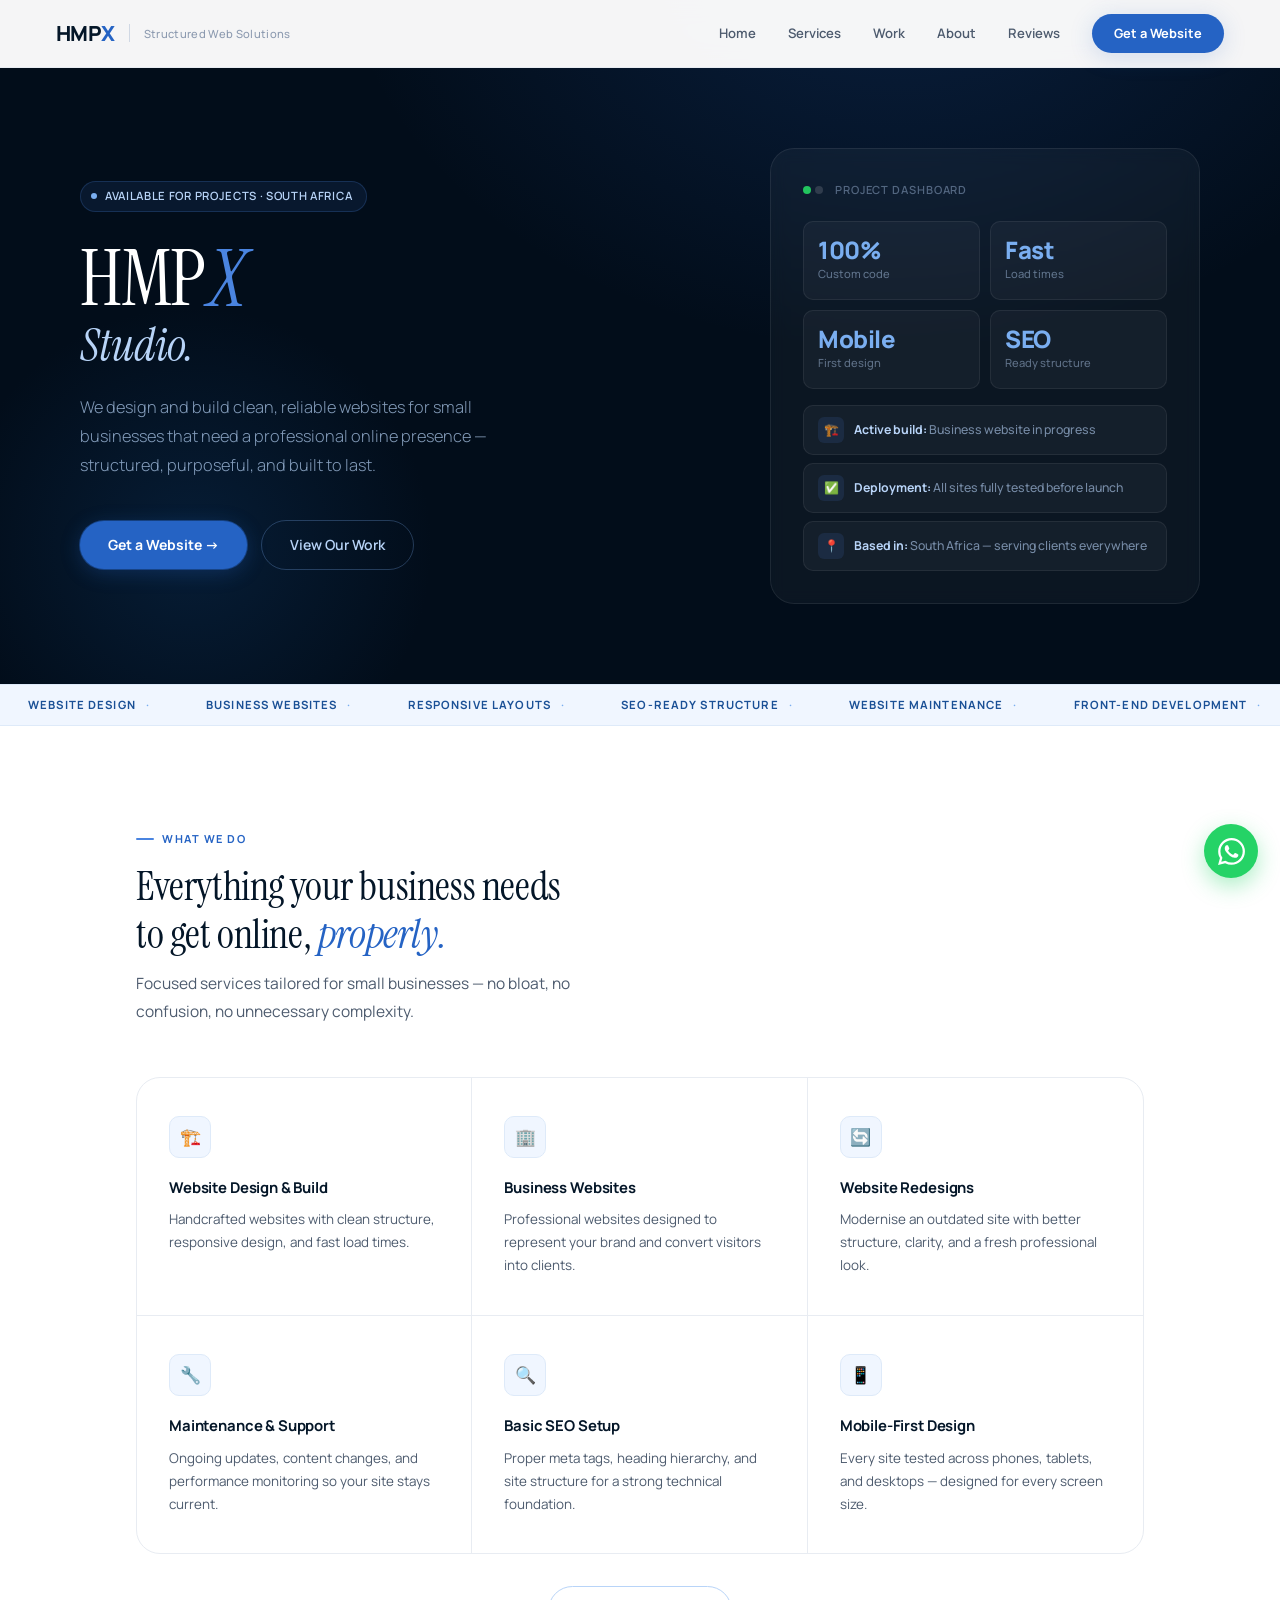
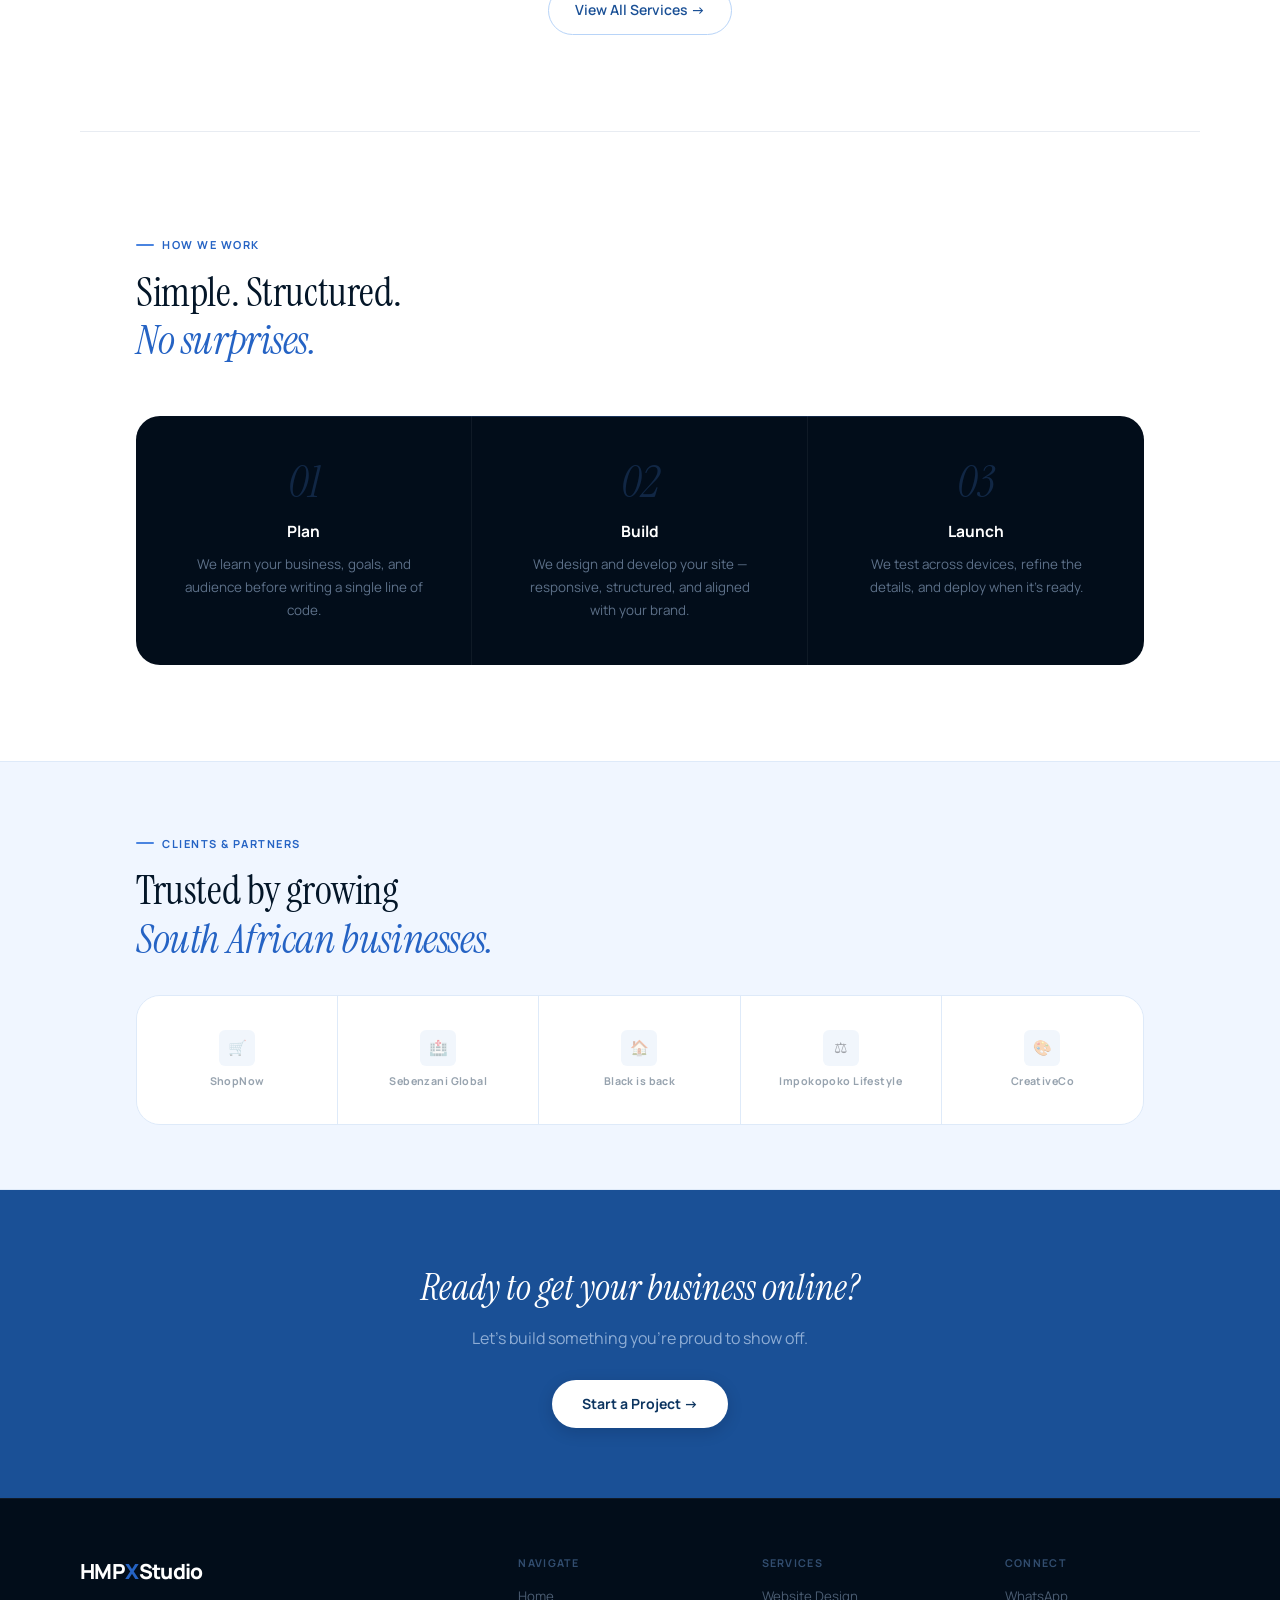
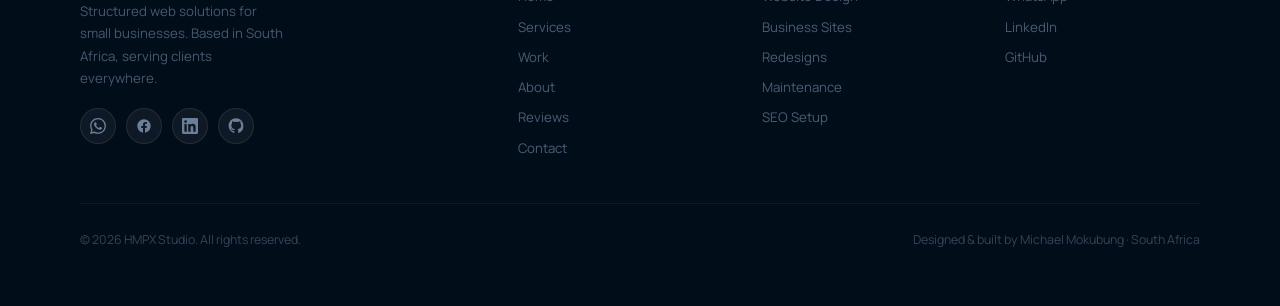
==== commit 12065b1a: "Added facebook link and swipeable image gallery" ====
--- a/docs/index.html
+++ b/docs/index.html
@@ -321,14 +321,14 @@
       <div class="wk-grid fu">
         
         <div class="wk s2">
-          <img src="assets/images/responsive-business-website.webp" alt="responsive-business-website" class="responsive-image">
+          <img src="assets/images/responsive-business-website.webp" alt="responsive-business-website" class="responsive-image" data-gallery='["assets/images/responsive-business-website.webp","assets/images/responsive-business-website-2.webp","assets/images/responsive-business-website-3.webp"]'>
           <!--
           <div class="wk-th"><div class="wk-sc"><div class="wk-si"><div class="wb bl" style="width:35%"></div><div class="wb w80" style="margin-top:4px"></div><div class="wb w60"></div><div class="wbs"><div class="wbl bl"></div><div class="wbl"></div><div class="wbl"></div></div><div class="wb w80" style="margin-top:3px"></div><div class="wb w40"></div></div></div></div>
           -->
           <div class="wk-inf"><div class="wk-tags"><span class="wk-tag">Business Website</span><span class="wk-tag">Multi-page</span><span class="wk-tag">SEO</span></div><h3>Black is Back Projects</h3><p>Business services website designed to generate enquiries — showcasing ceiling installations, tiling, electrical work, custom carpentry, a project gallery, referral programme, and a streamlined quote request system.</p></div>
         </div>
 <div class="wk">
-          <img src="assets/images/saas-analytics-dashboard-design.webp" alt="Impokopoko Lifestyle" class="responsive-image">
+          <img src="assets/images/saas-analytics-dashboard-design.webp" alt="Impokopoko Lifestyle" class="responsive-image" data-gallery='["assets/images/saas-analytics-dashboard-design.webp","assets/images/saas-analytics-dashboard-design-2.webp","assets/images/saas-analytics-dashboard-design-3.webp"]'>
           <!--
           <div class="wk-th" style="background:#060e1c"><div class="wk-sc" style="background:#0b1628"><div class="wk-si"><div class="wb" style="background:#93c5fd;width:38%"></div><div class="wb w60" style="margin-top:4px"></div><div class="wbs" style="grid-template-columns:1fr 1fr"><div class="wbl" style="background:rgba(147,197,253,.14)"></div><div class="wbl" style="background:rgba(147,197,253,.07)"></div></div><div class="wb w80" style="margin-top:3px"></div></div></div></div>
           -->
@@ -337,21 +337,21 @@
 
         </div>
         <div class="wk">
-          <img src="assets/images/website-design-johannesburg.webp" alt="Website-design-Johannesburg" class="responsive-image">
+          <img src="assets/images/website-design-johannesburg.webp" alt="Website-design-Johannesburg" class="responsive-image" data-gallery='["assets/images/website-design-johannesburg.webp","assets/images/website-design-johannesburg-2.webp","assets/images/website-design-johannesburg-3.webp"]'>
           <!--
           <div class="wk-th" style="background:#0a1628"><div class="wk-sc" style="background:#0f1e38"><div class="wk-si"><div class="wb" style="background:#3b82f6;width:30%"></div><div class="wb w80" style="margin-top:4px"></div><div class="wb" style="width:55%"></div><div class="wbs"><div class="wbl" style="background:rgba(59,130,246,.22)"></div><div class="wbl" style="background:rgba(59,130,246,.12)"></div><div class="wbl"></div></div></div></div></div>
           -->
           <div class="wk-inf"><div class="wk-tags"><span class="wk-tag">Business Website</span><span class="wk-tag">Multi-page</span></div><h3>Black is Back</h3><p>Browser-based video tool that reframes footage into 16:9, 9:16, 1:1, 4:3 or 21:9 with a live canvas preview. Users choose to pad, crop, or stretch the frame, then export a real MP4 or WebM file straight from the browser. No uploads, no server — the entire conversion runs privately on the user's own device.</p></div>
         </div>
         <div class="wk">
-          <img src="assets/images/Ecommerce-Website-design.webp" alt="Ecommerce-Website-design" class="responsive-image">
+          <img src="assets/images/Ecommerce-Website-design.webp" alt="Ecommerce-Website-design" class="responsive-image" data-gallery='["assets/images/Ecommerce-Website-design.webp","assets/images/Ecommerce-Website-design-2.webp","assets/images/Ecommerce-Website-design-3.webp"]'>
           <!--
           <div class="wk-th" style="background:#08101f"><div class="wk-sc" style="background:#0d1a30"><div class="wk-si"><div class="wb" style="background:#60a5fa;width:48%"></div><div class="wb w80" style="margin-top:4px"></div><div class="wbs"><div class="wbl bl"></div><div class="wbl"></div><div class="wbl bl" style="opacity:.5"></div></div><div class="wb w40" style="margin-top:3px"></div></div></div></div>
           -->
           <div class="wk-inf"><div class="wk-tags"><span class="wk-tag">E-commerce</span><span class="wk-tag">Redesign</span></div><h3>Impokopoko Lifestyle</h3><p>Redesigned an outdated retail site — improved navigation structure, mobile layout, and product display for better conversions.</p></div>
         </div>
                 <div class="wk">
-          <img src="assets/images/Responsive-Wep-Apps-South-Africa.webp" alt="Responsive-web-apps-South-Africa" class="responsive-image">
+          <img src="assets/images/Responsive-Wep-Apps-South-Africa.webp" alt="Responsive-web-apps-South-Africa" class="responsive-image" data-gallery='["assets/images/Responsive-Wep-Apps-South-Africa.webp","assets/images/Responsive-Wep-Apps-South-Africa-2.webp","assets/images/Responsive-Wep-Apps-South-Africa-3.webp"]'>
           <!--
           <div class="wk-th" style="background:var(--b900)"><div class="wk-sc" style="background:var(--b800)"><div class="wk-si"><div class="wb bl" style="width:42%"></div><div class="wb w60" style="margin-top:4px"></div><div class="wbs" style="grid-template-columns:1fr 1fr"><div class="wbl bl"></div><div class="wbl"></div></div></div></div></div>
           -->
@@ -519,6 +519,15 @@
               </div>
             </a>
             <a href="https://www.linkedin.com/in/michael-mokubung-772aa6170" target="_blank" class="ct-m"><div class="ct-mic">💼</div><div><div class="ct-ml">LinkedIn</div><div class="ct-mv">www.linkedin.com/in/michael-mokubung-772aa6170</div></div></a>
+            <a href="https://facebook.com/hmpxstudio" target="_blank" rel="noopener" class="ct-m">
+              <div class="ct-mic">
+                <svg viewBox="0 0 24 24" aria-hidden="true"><path d="M22 12.06C22 6.5 17.52 2 12 2S2 6.5 2 12.06C2 17.08 5.66 21.24 10.44 22v-7.03H7.9v-2.91h2.54V9.85c0-2.51 1.49-3.89 3.77-3.89 1.09 0 2.24.2 2.24.2v2.46h-1.26c-1.24 0-1.63.78-1.63 1.57v1.87h2.78l-.45 2.91h-2.33V22C18.34 21.24 22 17.08 22 12.06"/></svg>
+              </div>
+              <div>
+                <div class="ct-ml">Facebook</div>
+                <div class="ct-mv">facebook.com/hmpxstudio</div>
+              </div>
+            </a>
             <a href="https://github.com/mmokubung32" target="_blank" class="ct-m"><div class="ct-mic">⚡</div><div><div class="ct-ml">GitHub</div><div class="ct-mv">github.com/mmokubung32</div></div></a>
             <div class="ct-m"><div class="ct-mic">📍</div><div><div class="ct-ml">Location</div><div class="ct-mv">South Africa</div></div></div>
           </div>
@@ -615,6 +624,20 @@
     <div>
       <div class="logo" style="color:var(--white)">HMP<span class="xb">X</span> Studio</div>
       <p class="ft-brand-p">Structured web solutions for small businesses. Based in South Africa, serving clients everywhere.</p>
+      <div class="ft-social">
+        <a href="https://wa.me/27767477192?text=Hi%20HMPX%20Studio%2C%20I%27d%20like%20to%20discuss%20a%20project." target="_blank" rel="noopener" aria-label="WhatsApp">
+          <svg viewBox="0 0 24 24" aria-hidden="true"><path d="M17.472 14.382c-.297-.149-1.758-.867-2.03-.967-.273-.1-.472-.149-.67.15-.198.297-.767.966-.94 1.164-.173.198-.347.223-.644.075-.297-.149-1.255-.463-2.39-1.475-.883-.788-1.48-1.761-1.653-2.059-.173-.297-.018-.458.13-.606.134-.133.297-.347.446-.52.149-.174.198-.298.297-.497.1-.198.05-.372-.025-.521-.075-.149-.669-1.611-.916-2.206-.242-.579-.487-.5-.67-.51-.173-.008-.372-.01-.57-.01-.198 0-.52.074-.792.372-.272.297-1.04 1.016-1.04 2.479 0 1.462 1.065 2.875 1.213 3.074.149.198 2.095 3.2 5.077 4.487.709.306 1.262.489 1.694.626.712.227 1.36.195 1.872.118.571-.085 1.758-.719 2.006-1.413.248-.694.248-1.289.173-1.413-.074-.124-.272-.198-.57-.347m-5.421 7.403h-.004a9.87 9.87 0 01-5.031-1.378l-.361-.214-3.741.982 1-3.648-.235-.374a9.86 9.86 0 01-1.511-5.26c.002-5.45 4.436-9.884 9.89-9.884 2.64.001 5.122 1.03 6.988 2.898a9.825 9.825 0 012.893 6.994c-.002 5.45-4.436 9.884-9.888 9.884m8.413-18.297A11.815 11.815 0 0012.05 0C5.495 0 .16 5.335.157 11.89c0 2.096.547 4.142 1.588 5.946L.057 24l6.304-1.654a11.89 11.89 0 005.683 1.448h.005c6.555 0 11.89-5.335 11.893-11.89a11.82 11.82 0 00-3.478-8.416"/></svg>
+        </a>
+        <a href="https://facebook.com/hmpxstudio" target="_blank" rel="noopener" aria-label="Facebook">
+          <svg viewBox="0 0 24 24" aria-hidden="true"><path d="M22 12.06C22 6.5 17.52 2 12 2S2 6.5 2 12.06C2 17.08 5.66 21.24 10.44 22v-7.03H7.9v-2.91h2.54V9.85c0-2.51 1.49-3.89 3.77-3.89 1.09 0 2.24.2 2.24.2v2.46h-1.26c-1.24 0-1.63.78-1.63 1.57v1.87h2.78l-.45 2.91h-2.33V22C18.34 21.24 22 17.08 22 12.06"/></svg>
+        </a>
+        <a href="https://www.linkedin.com/in/michael-mokubung-772aa6170/" target="_blank" rel="noopener" aria-label="LinkedIn">
+          <svg viewBox="0 0 24 24" aria-hidden="true"><path d="M20.45 20.45h-3.56v-5.57c0-1.33-.02-3.04-1.85-3.04-1.85 0-2.14 1.45-2.14 2.94v5.67H9.34V9h3.41v1.56h.05c.48-.9 1.64-1.85 3.38-1.85 3.6 0 4.27 2.37 4.27 5.46v6.28zM5.34 7.43a2.07 2.07 0 1 1 0-4.14 2.07 2.07 0 0 1 0 4.14zM7.12 20.45H3.56V9h3.56v11.45zM22.22 0H1.77C.8 0 0 .78 0 1.75v20.5C0 23.22.8 24 1.77 24h20.45c.98 0 1.78-.78 1.78-1.75V1.75C24 .78 23.2 0 22.22 0z"/></svg>
+        </a>
+        <a href="https://github.com/mmokubung32" target="_blank" rel="noopener" aria-label="GitHub">
+          <svg viewBox="0 0 24 24" aria-hidden="true"><path d="M12 .5C5.73.5.98 5.24.98 11.52c0 5.02 3.26 9.28 7.77 10.78.57.1.78-.25.78-.55 0-.27-.01-1.17-.02-2.12-3.16.69-3.83-1.34-3.83-1.34-.52-1.32-1.26-1.67-1.26-1.67-1.03-.7.08-.69.08-.69 1.14.08 1.75 1.17 1.75 1.17 1.01 1.73 2.65 1.23 3.3.94.1-.73.4-1.23.72-1.51-2.52-.29-5.17-1.26-5.17-5.62 0-1.24.44-2.26 1.17-3.05-.12-.29-.51-1.45.11-3.02 0 0 .96-.31 3.15 1.17a10.9 10.9 0 015.73 0c2.19-1.48 3.14-1.17 3.14-1.17.63 1.57.24 2.73.12 3.02.73.79 1.17 1.81 1.17 3.05 0 4.37-2.66 5.33-5.19 5.61.41.35.77 1.05.77 2.12 0 1.53-.01 2.76-.01 3.14 0 .3.2.66.79.55A10.53 10.53 0 0023.02 11.5C23.02 5.24 18.27.5 12 .5z"/></svg>
+        </a>
+      </div>
     </div>
     <div><div class="ft-ct">Navigate</div><div class="ft-lks"><a href="#" onclick="go('home');return false">Home</a><a href="#" onclick="go('services');return false">Services</a><a href="#" onclick="go('work');return false">Work</a><a href="#" onclick="go('about');return false">About</a><a href="#" onclick="go('reviews');return false">Reviews</a><a href="#" onclick="go('contact');return false">Contact</a></div></div>
     <div><div class="ft-ct">Services</div><div class="ft-lks"><a href="#" onclick="go('services');return false">Website Design</a><a href="#" onclick="go('services');return false">Business Sites</a><a href="#" onclick="go('services');return false">Redesigns</a><a href="#" onclick="go('services');return false">Maintenance</a><a href="#" onclick="go('services');return false">SEO Setup</a></div></div>
@@ -628,8 +651,16 @@
 
   <div id="imageViewer">
       <span id="closeViewer">&times;</span>
+      <button id="ivPrev" class="iv-nav iv-prev" aria-label="Previous image" type="button">&#8249;</button>
       <img id="fullScreenImage">
-  </div>
+      <button id="ivNext" class="iv-nav iv-next" aria-label="Next image" type="button">&#8250;</button>
+      <div id="ivCounter" class="iv-counter"></div>
+      <div id="ivDots" class="iv-dots"></div>
+  </div>
+
+  <a href="https://wa.me/27767477192?text=Hi%20HMPX%20Studio%2C%20I%27d%20like%20to%20discuss%20a%20project." target="_blank" rel="noopener" class="wa-float" aria-label="Chat on WhatsApp">
+    <svg viewBox="0 0 24 24" aria-hidden="true"><path d="M17.472 14.382c-.297-.149-1.758-.867-2.03-.967-.273-.1-.472-.149-.67.15-.198.297-.767.966-.94 1.164-.173.198-.347.223-.644.075-.297-.149-1.255-.463-2.39-1.475-.883-.788-1.48-1.761-1.653-2.059-.173-.297-.018-.458.13-.606.134-.133.297-.347.446-.52.149-.174.198-.298.297-.497.1-.198.05-.372-.025-.521-.075-.149-.669-1.611-.916-2.206-.242-.579-.487-.5-.67-.51-.173-.008-.372-.01-.57-.01-.198 0-.52.074-.792.372-.272.297-1.04 1.016-1.04 2.479 0 1.462 1.065 2.875 1.213 3.074.149.198 2.095 3.2 5.077 4.487.709.306 1.262.489 1.694.626.712.227 1.36.195 1.872.118.571-.085 1.758-.719 2.006-1.413.248-.694.248-1.289.173-1.413-.074-.124-.272-.198-.57-.347m-5.421 7.403h-.004a9.87 9.87 0 01-5.031-1.378l-.361-.214-3.741.982 1-3.648-.235-.374a9.86 9.86 0 01-1.511-5.26c.002-5.45 4.436-9.884 9.89-9.884 2.64.001 5.122 1.03 6.988 2.898a9.825 9.825 0 012.893 6.994c-.002 5.45-4.436 9.884-9.888 9.884m8.413-18.297A11.815 11.815 0 0012.05 0C5.495 0 .16 5.335.157 11.89c0 2.096.547 4.142 1.588 5.946L.057 24l6.304-1.654a11.89 11.89 0 005.683 1.448h.005c6.555 0 11.89-5.335 11.893-11.89a11.82 11.82 0 00-3.478-8.416"/></svg>
+  </a>
 
   <script src="assets/js/main.js"></script>
 
--- a/docs/assets/css/style.css
+++ b/docs/assets/css/style.css
@@ -396,6 +396,15 @@
     footer { background: var(--b950); border-top: 1px solid rgba(255,255,255,.055); padding: 56px; }
     .ft-grid { max-width: 1120px; margin: 0 auto; display: grid; grid-template-columns: 2fr 1fr 1fr 1fr; gap: 48px; padding-bottom: 44px; border-bottom: 1px solid rgba(255,255,255,.055); }
     .ft-brand-p { font-size: .83rem; color: rgba(184,212,248,.38); line-height: 1.7; max-width: 210px; margin-top: 11px; }
+    .ft-social { display: flex; gap: 10px; margin-top: 18px; }
+    .ft-social a {
+      width: 36px; height: 36px; border-radius: 50%;
+      background: rgba(255,255,255,.05); border: 1px solid rgba(255,255,255,.09);
+      display: flex; align-items: center; justify-content: center;
+      color: rgba(184,212,248,.55); transition: background .2s,border-color .2s,color .2s,transform .2s;
+    }
+    .ft-social a:hover { background: rgba(74,132,224,.16); border-color: rgba(74,132,224,.34); color: var(--white); transform: translateY(-2px); }
+    .ft-social svg { width: 16px; height: 16px; fill: currentColor; display: block; }
     .ft-ct { font-size: .67rem; font-weight: 700; letter-spacing: .12em; text-transform: uppercase; color: rgba(122,174,240,.4); margin-bottom: 14px; }
     .ft-lks { display: flex; flex-direction: column; gap: 9px; }
     .ft-lks a { font-size: .83rem; color: rgba(184,212,248,.4); transition: color .2s; }
@@ -463,4 +472,90 @@
       color: white;
       font-size: 45px;
       cursor: pointer;
+      z-index: 3;
+  }
+
+  #imageViewer .iv-nav {
+      position: absolute;
+      top: 50%;
+      transform: translateY(-50%);
+      width: 46px;
+      height: 46px;
+      border-radius: 50%;
+      background: rgba(255,255,255,.08);
+      border: 1px solid rgba(255,255,255,.18);
+      color: #fff;
+      font-size: 26px;
+      line-height: 1;
+      cursor: pointer;
+      display: none;
+      align-items: center;
+      justify-content: center;
+      transition: background .2s, border-color .2s;
+      z-index: 2;
+  }
+  #imageViewer .iv-nav:hover { background: rgba(255,255,255,.16); border-color: rgba(255,255,255,.32); }
+  #imageViewer .iv-prev { left: 18px; }
+  #imageViewer .iv-next { right: 18px; }
+
+  #imageViewer .iv-counter {
+      position: absolute;
+      top: 24px;
+      left: 50%;
+      transform: translateX(-50%);
+      color: rgba(255,255,255,.75);
+      font-size: .82rem;
+      font-weight: 600;
+      font-family: var(--fb);
+      letter-spacing: .03em;
+      display: none;
+  }
+
+  #imageViewer .iv-dots {
+      position: absolute;
+      bottom: 26px;
+      left: 50%;
+      transform: translateX(-50%);
+      display: none;
+      gap: 8px;
+  }
+  #imageViewer .iv-dot {
+      width: 7px;
+      height: 7px;
+      border-radius: 50%;
+      background: rgba(255,255,255,.3);
+      cursor: pointer;
+      transition: background .2s, transform .2s;
+  }
+  #imageViewer .iv-dot.active { background: #fff; transform: scale(1.3); }
+
+  @media(max-width:640px) {
+      #imageViewer .iv-nav { width: 40px; height: 40px; font-size: 21px; }
+      #imageViewer .iv-prev { left: 8px; }
+      #imageViewer .iv-next { right: 8px; }
+      #closeViewer { top: 12px; right: 18px; font-size: 36px; }
+  }
+
+  .wa-float {
+      position: fixed;
+      right: 22px;
+      bottom: 22px;
+      z-index: 40;
+      width: 54px;
+      height: 54px;
+      border-radius: 50%;
+      background: #25D366;
+      color: #fff;
+      display: flex;
+      align-items: center;
+      justify-content: center;
+      box-shadow: 0 8px 22px rgba(37,211,102,.38);
+      transition: transform .2s, box-shadow .2s;
+  }
+  .wa-float:hover { transform: translateY(-2px) scale(1.05); box-shadow: 0 10px 26px rgba(37,211,102,.48); }
+  .wa-float svg { width: 27px; height: 27px; fill: currentColor; display: block; }
+
+  @media(max-width:640px) {
+      .wa-float { right: 16px; bottom: 16px; width: 48px; height: 48px; }
+      .wa-float svg { width: 23px; height: 23px; }
   }
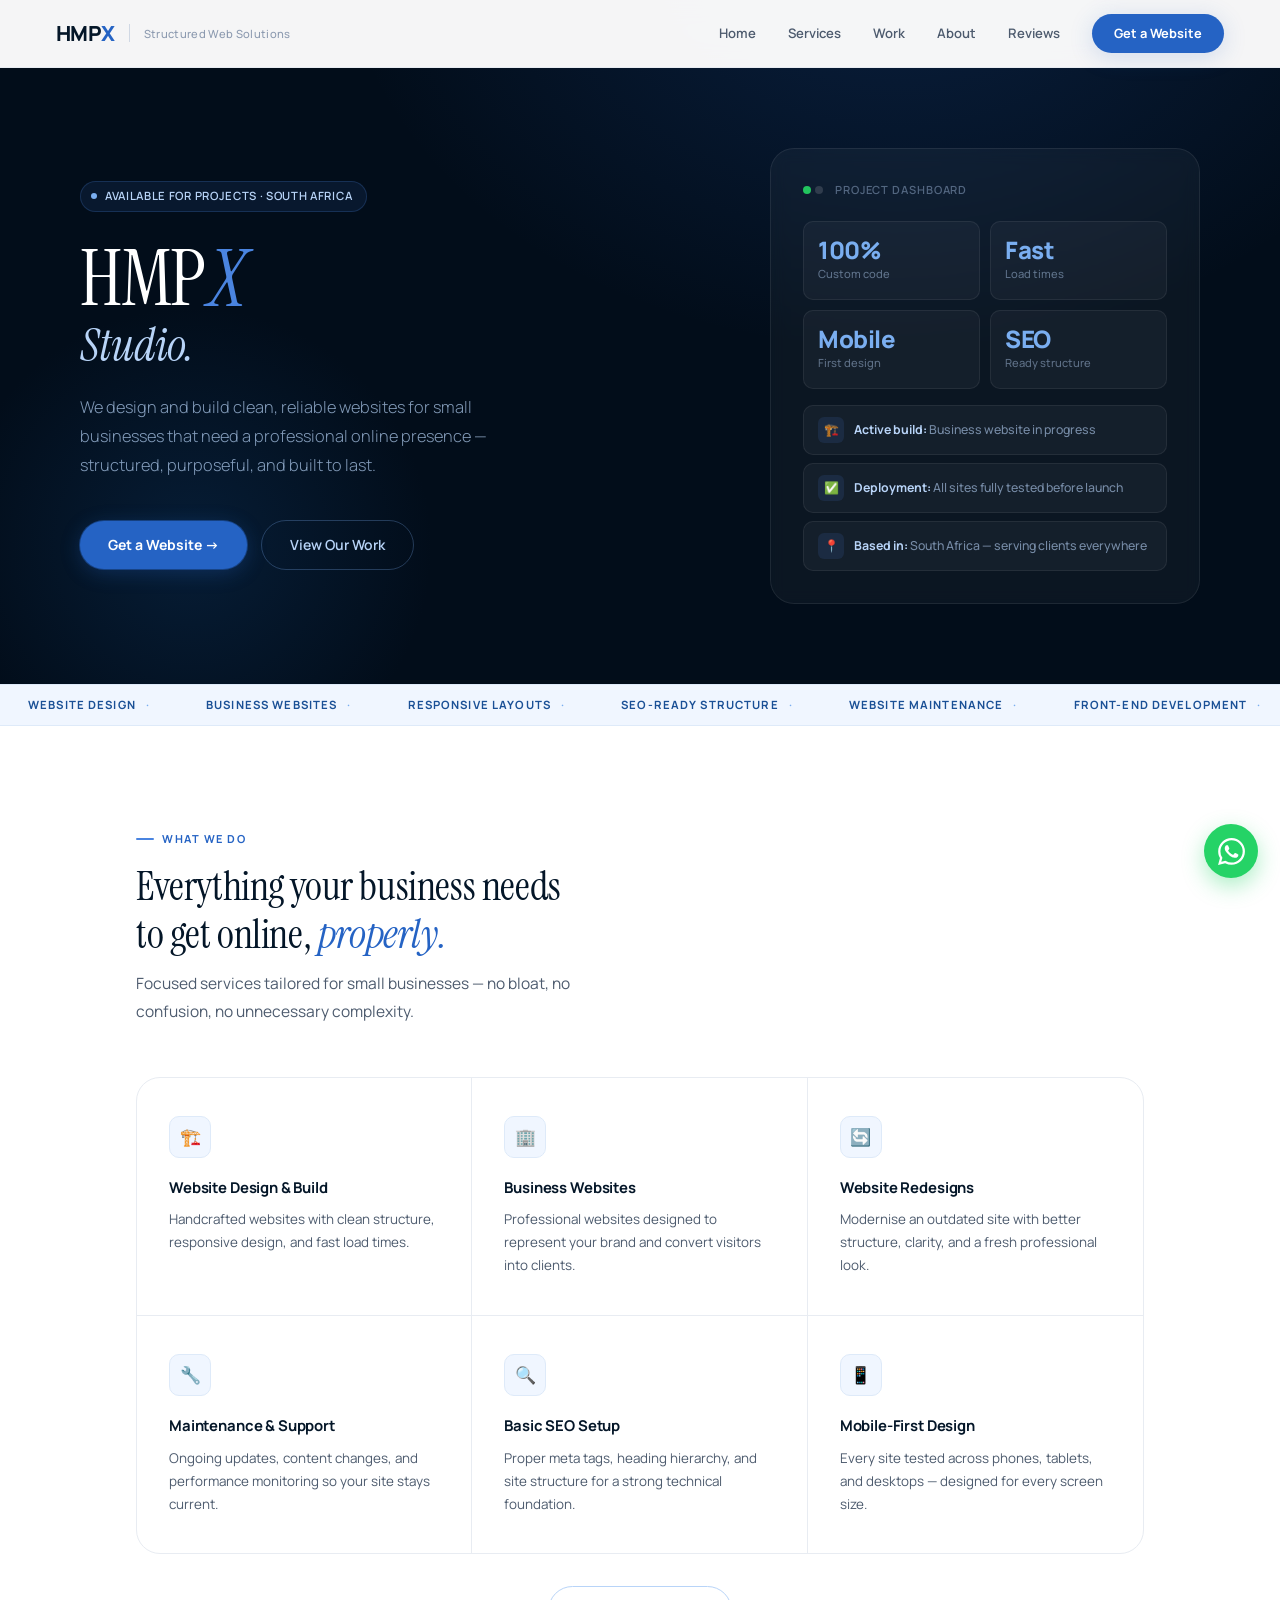
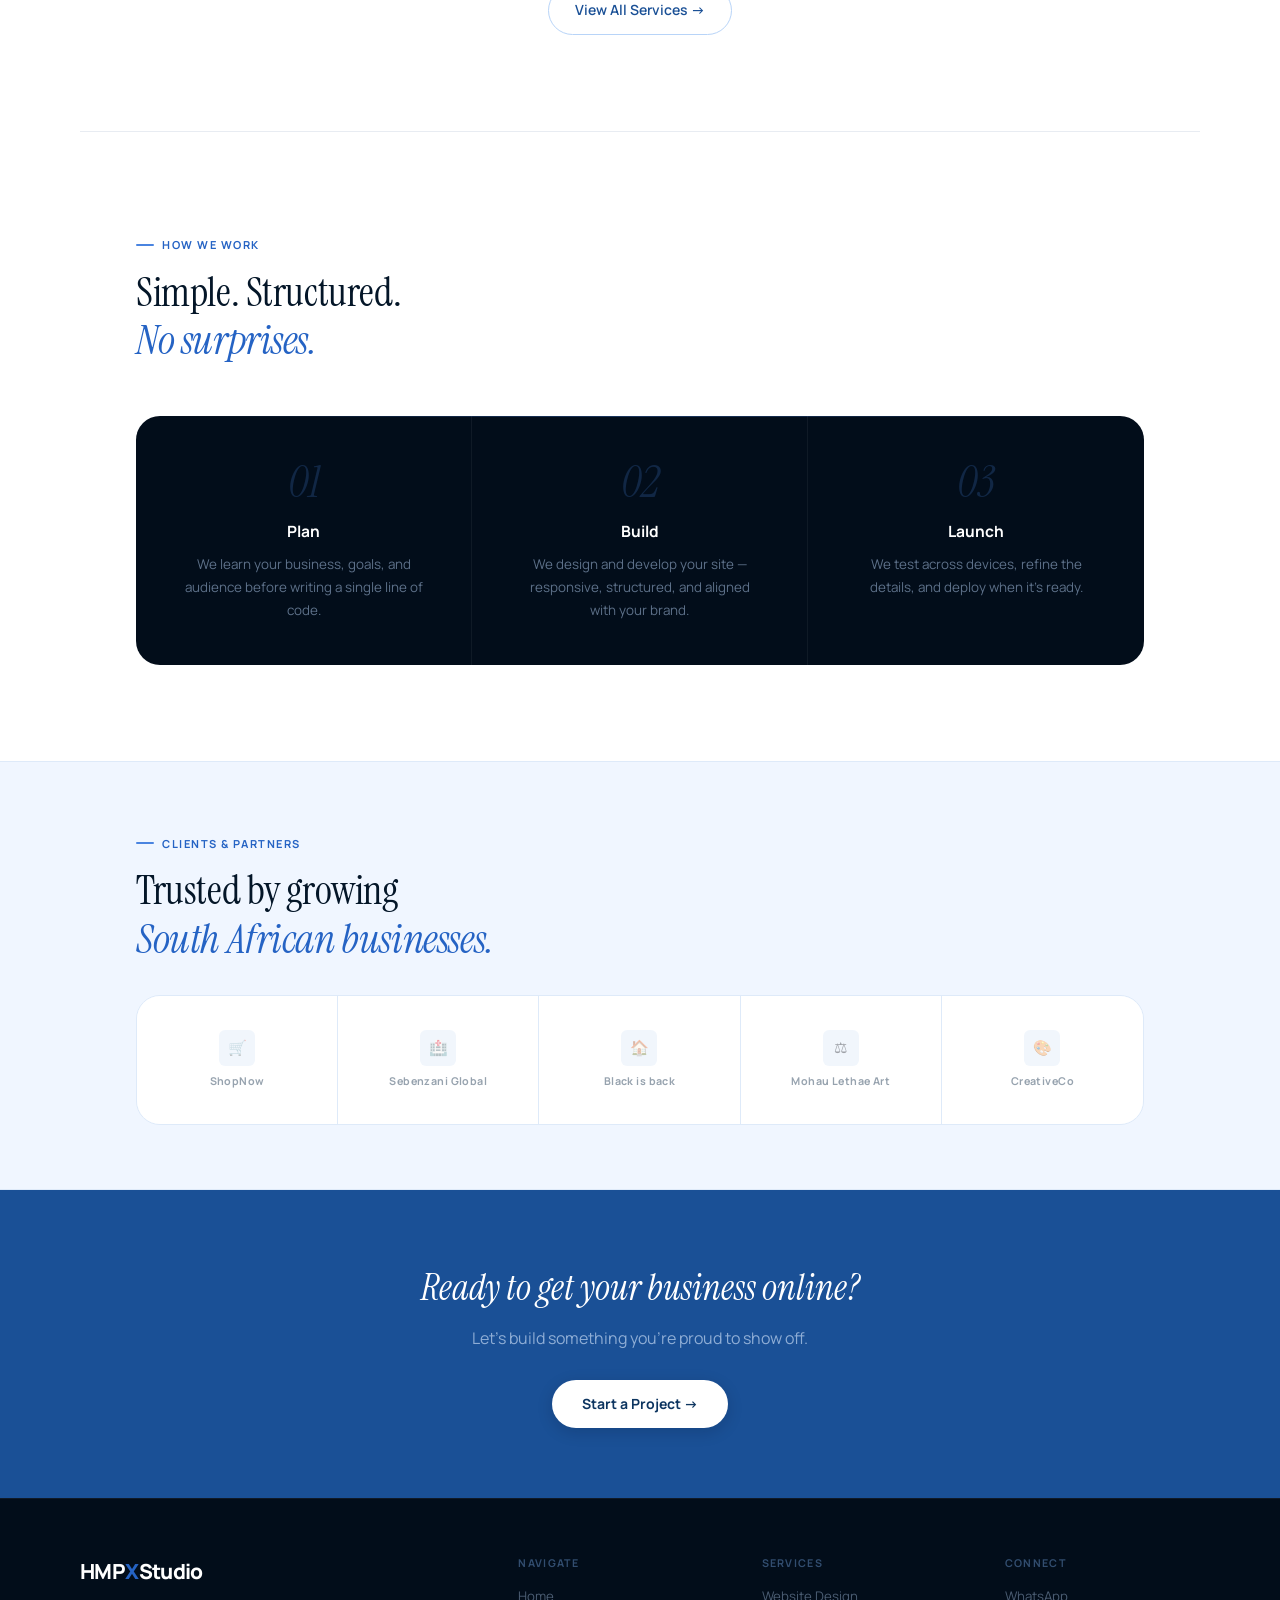
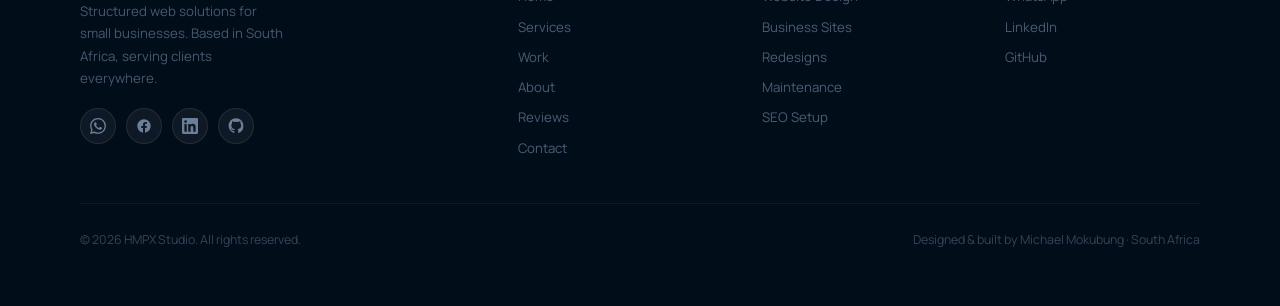
==== commit 98e88148: "founder edits" ====
--- a/docs/index.html
+++ b/docs/index.html
@@ -29,6 +29,7 @@
   <link rel="preconnect" href="https://fonts.googleapis.com"/>
   <link rel="preconnect" href="https://fonts.gstatic.com" crossorigin/>
   <link href="https://fonts.googleapis.com/css2?family=Instrument+Serif:ital@0;1&family=Manrope:wght@300;400;500;600;700;800&display=swap" rel="stylesheet"/>
+  <link rel="stylesheet" href="https://cdnjs.cloudflare.com/ajax/libs/font-awesome/6.4.0/css/all.min.css" />
   <link rel="stylesheet" href="assets/css/style.css">
   <meta property="og:locale" content="en_ZA">
   <script type="application/ld+json">
@@ -188,7 +189,7 @@
           <div class="cl-cell"><div class="cl-inn"><div class="cl-mk">🛒</div><div class="cl-nm">ShopNow</div></div></div>
           <div class="cl-cell"><div class="cl-inn"><div class="cl-mk">🏥</div><div class="cl-nm">Sebenzani Global</div></div></div>
           <div class="cl-cell"><div class="cl-inn"><div class="cl-mk">🏠</div><div class="cl-nm">Black is back</div></div></div>
-          <div class="cl-cell"><div class="cl-inn"><div class="cl-mk">⚖️</div><div class="cl-nm">Impokopoko Lifestyle</div></div></div>
+          <div class="cl-cell"><div class="cl-inn"><div class="cl-mk">⚖️</div><div class="cl-nm">Mohau Lethae Art</div></div></div>
           <div class="cl-cell"><div class="cl-inn"><div class="cl-mk">🎨</div><div class="cl-nm">CreativeCo</div></div></div>
         </div>
       </div>
@@ -225,7 +226,7 @@
             <div class="pkg-price">R2,500 <span>–</span> R4,000</div>
             <div class="pkg-sub">One-time · Delivery in 5–7 working days</div>
             <ul class="pkg-list">
-              <li><span class="chk">✓</span>1–3 page static website</li>
+              <li><span class="chk">✓</span>1–5 page static website</li>
               <li><span class="chk">✓</span>Mobile responsive design</li>
               <li><span class="chk">✓</span>Contact form</li>
               <li><span class="chk">✓</span>Basic SEO setup</li>
@@ -240,7 +241,7 @@
             <div class="pkg-price">R5,000 <span>–</span> R8,000</div>
             <div class="pkg-sub">One-time · Delivery in 7–14 working days</div>
             <ul class="pkg-list">
-              <li><span class="chk">✓</span>4–6 page static website</li>
+              <li><span class="chk">✓</span>5–9 page static website</li>
               <li><span class="chk">✓</span>Custom layout & styling</li>
               <li><span class="chk">✓</span>Mobile-first design</li>
               <li><span class="chk">✓</span>Contact & inquiry forms</li>
@@ -294,14 +295,14 @@
           <h3>HMPX Studio Ops Dashboard</h3>
           <p>Internal business operations dashboard — analytics, lead management, and project tracking in one platform. Currently in the build & testing phase.</p>
           <div class="cp-bar"><div class="cp-fill" style="width:70%"></div></div>
-          <div class="cp-pct">70% complete</div>
+          <div class="cp-pct">60% complete</div>
         </div>
         <div class="cp-card">
-          <div class="cp-top"><span class="cp-status cp-planning">● Planning</span><span class="cp-eta">Kickoff: Q3 2026</span></div>
-          <h3>New Client — Retail Website</h3>
-          <p>A multi-page business website for a growing retail brand. Currently in the discovery and scoping phase ahead of design work.</p>
+          <div class="cp-top"><span class="cp-status cp-active">● In progress</span><span class="cp-eta">Kickoff: Q3 2026</span></div>
+          <h3>New Client — Online art gallery and weareable art store</h3>
+          <p>A custom-built digital art gallery and wearable art store, to showcase the artist’s work, story, exhibitions, and archive while providing a seamless experience for discovering and purchasing wearable art.</p>
           <div class="cp-bar"><div class="cp-fill" style="width:15%"></div></div>
-          <div class="cp-pct">15% complete</div>
+          <div class="cp-pct">45% complete</div>
         </div>
         <div class="cp-card cp-open">
           <div class="cp-ic">📩</div>
@@ -321,14 +322,14 @@
       <div class="wk-grid fu">
         
         <div class="wk s2">
-          <img src="assets/images/responsive-business-website.webp" alt="responsive-business-website" class="responsive-image" data-gallery='["assets/images/responsive-business-website.webp","assets/images/responsive-business-website-2.webp","assets/images/responsive-business-website-3.webp"]'>
+          <img src="assets/images/responsive-business-website.webp" alt="responsive-business-website" class="responsive-image" data-gallery='["assets/images/responsive-business-website.webp","assets/images/website-development-company-near-me.webp","assets/images/affordable-website-design-company.webp"]'>
           <!--
           <div class="wk-th"><div class="wk-sc"><div class="wk-si"><div class="wb bl" style="width:35%"></div><div class="wb w80" style="margin-top:4px"></div><div class="wb w60"></div><div class="wbs"><div class="wbl bl"></div><div class="wbl"></div><div class="wbl"></div></div><div class="wb w80" style="margin-top:3px"></div><div class="wb w40"></div></div></div></div>
           -->
-          <div class="wk-inf"><div class="wk-tags"><span class="wk-tag">Business Website</span><span class="wk-tag">Multi-page</span><span class="wk-tag">SEO</span></div><h3>Black is Back Projects</h3><p>Business services website designed to generate enquiries — showcasing ceiling installations, tiling, electrical work, custom carpentry, a project gallery, referral programme, and a streamlined quote request system.</p></div>
+          <div class="wk-inf"><div class="wk-tags"><span class="wk-tag">Business Website</span><span class="wk-tag">Multi-page</span><span class="wk-tag">SEO</span></div><h3><a href="https://www.bibprojects.co.za" target="_blank" rel="noopener" class="credit-link">Black is back Projects <i class="fas fa-arrow-right"></i></a></h3><p>Business services website designed to generate enquiries — showcasing ceiling installations, tiling, electrical work, custom carpentry, a project gallery, referral programme, and a streamlined quote request system.</p></div>
         </div>
 <div class="wk">
-          <img src="assets/images/saas-analytics-dashboard-design.webp" alt="Impokopoko Lifestyle" class="responsive-image" data-gallery='["assets/images/saas-analytics-dashboard-design.webp","assets/images/saas-analytics-dashboard-design-2.webp","assets/images/saas-analytics-dashboard-design-3.webp"]'>
+          <img src="assets/images/saas-analytics-dashboard-design.webp" alt="Mohau Lethae Art" class="responsive-image" data-gallery='["assets/images/saas-analytics-dashboard-design.webp","assets/images/saas-analytics-dashboard-design-2.webp","assets/images/saas-analytics-dashboard-design-3.webp"]'>
           <!--
           <div class="wk-th" style="background:#060e1c"><div class="wk-sc" style="background:#0b1628"><div class="wk-si"><div class="wb" style="background:#93c5fd;width:38%"></div><div class="wb w60" style="margin-top:4px"></div><div class="wbs" style="grid-template-columns:1fr 1fr"><div class="wbl" style="background:rgba(147,197,253,.14)"></div><div class="wbl" style="background:rgba(147,197,253,.07)"></div></div><div class="wb w80" style="margin-top:3px"></div></div></div></div>
           -->
@@ -337,18 +338,18 @@
 
         </div>
         <div class="wk">
-          <img src="assets/images/website-design-johannesburg.webp" alt="Website-design-Johannesburg" class="responsive-image" data-gallery='["assets/images/website-design-johannesburg.webp","assets/images/website-design-johannesburg-2.webp","assets/images/website-design-johannesburg-3.webp"]'>
+          <img src="assets/images/website-design-johannesburg.webp" alt="Website-design-Johannesburg" class="responsive-image" data-gallery='["assets/images/website-design-johannesburg.webp","assets/images/website-redesign-services.webp","assets/images/professional-business-website-design.webp"]'>
           <!--
           <div class="wk-th" style="background:#0a1628"><div class="wk-sc" style="background:#0f1e38"><div class="wk-si"><div class="wb" style="background:#3b82f6;width:30%"></div><div class="wb w80" style="margin-top:4px"></div><div class="wb" style="width:55%"></div><div class="wbs"><div class="wbl" style="background:rgba(59,130,246,.22)"></div><div class="wbl" style="background:rgba(59,130,246,.12)"></div><div class="wbl"></div></div></div></div></div>
           -->
-          <div class="wk-inf"><div class="wk-tags"><span class="wk-tag">Business Website</span><span class="wk-tag">Multi-page</span></div><h3>Black is Back</h3><p>Browser-based video tool that reframes footage into 16:9, 9:16, 1:1, 4:3 or 21:9 with a live canvas preview. Users choose to pad, crop, or stretch the frame, then export a real MP4 or WebM file straight from the browser. No uploads, no server — the entire conversion runs privately on the user's own device.</p></div>
+          <div class="wk-inf"><div class="wk-tags"><span class="wk-tag">Aspect ratio converter</span><span class="wk-tag">Smart To</span></div><h3><a href="https://mmokubung32.github.io/Video-Aspect-Ratio-Converter/" target="_blank" rel="noopener" class="credit-link">Aspect <i class="fas fa-arrow-right"></i></a></h3><p>Browser-based video tool that reframes footage into 16:9, 9:16, 1:1, 4:3 or 21:9 with a live canvas preview. Users choose to pad, crop, or stretch the frame, then export a real MP4 or WebM file straight from the browser. No uploads, no server — the entire conversion runs privately on the user's own device.</p></div>
         </div>
         <div class="wk">
           <img src="assets/images/Ecommerce-Website-design.webp" alt="Ecommerce-Website-design" class="responsive-image" data-gallery='["assets/images/Ecommerce-Website-design.webp","assets/images/Ecommerce-Website-design-2.webp","assets/images/Ecommerce-Website-design-3.webp"]'>
           <!--
           <div class="wk-th" style="background:#08101f"><div class="wk-sc" style="background:#0d1a30"><div class="wk-si"><div class="wb" style="background:#60a5fa;width:48%"></div><div class="wb w80" style="margin-top:4px"></div><div class="wbs"><div class="wbl bl"></div><div class="wbl"></div><div class="wbl bl" style="opacity:.5"></div></div><div class="wb w40" style="margin-top:3px"></div></div></div></div>
           -->
-          <div class="wk-inf"><div class="wk-tags"><span class="wk-tag">E-commerce</span><span class="wk-tag">Redesign</span></div><h3>Impokopoko Lifestyle</h3><p>Redesigned an outdated retail site — improved navigation structure, mobile layout, and product display for better conversions.</p></div>
+          <div class="wk-inf"><div class="wk-tags"><span class="wk-tag">Custom E-commerce</span><span class="wk-tag">Online Art Gallery</span></div><h3><a href="https://mmokubung32.github.io/Mohau-Lethae-Ravaza/mohau-lethae-site/" target="_blank" rel="noopener" class="credit-link">Mohau Lethae Art <i class="fas fa-arrow-right"></i></a></h3><p>Designing and building a custom online art gallery that brings the artist’s work, story, exhibitions, and archive into one immersive digital experience, with an integrated store for wearable art and collectible pieces.</p></div>
         </div>
                 <div class="wk">
           <img src="assets/images/Responsive-Wep-Apps-South-Africa.webp" alt="Responsive-web-apps-South-Africa" class="responsive-image" data-gallery='["assets/images/Responsive-Wep-Apps-South-Africa.webp","assets/images/Responsive-Wep-Apps-South-Africa-2.webp","assets/images/Responsive-Wep-Apps-South-Africa-3.webp"]'>
@@ -369,7 +370,7 @@
           <div class="cl-cell"><div class="cl-inn"><div class="cl-mk">🛒</div><div class="cl-nm">ShopNow</div></div></div>
           <div class="cl-cell"><div class="cl-inn"><div class="cl-mk">🏥</div><div class="cl-nm">Sebenzani Global</div></div></div>
           <div class="cl-cell"><div class="cl-inn"><div class="cl-mk">🏠</div><div class="cl-nm">Black is Back</div></div></div>
-          <div class="cl-cell"><div class="cl-inn"><div class="cl-mk">⚖️</div><div class="cl-nm">Impokopoko LifeStyle</div></div></div>
+          <div class="cl-cell"><div class="cl-inn"><div class="cl-mk">⚖️</div><div class="cl-nm">Mohau Lethae Art</div></div></div>
           <div class="cl-cell"><div class="cl-inn"><div class="cl-mk">🎨</div><div class="cl-nm">CreativeCo</div></div></div>
         </div>
       </div>
@@ -457,7 +458,7 @@
           <p class="rev-q">"Our old site looked outdated and was hard to use on mobile. The redesign fixed both — clean layout, easy navigation, and it actually converts visitors into customers now."</p>
           <div class="rev-who">
             <div class="rev-av">IL</div>
-            <div><div class="rev-nm">Impokopoko Lifestyle</div><div class="rev-role">Retail & E-commerce</div></div>
+            <div><div class="rev-nm">Mohau Lethae Art</div><div class="rev-role">Retail & E-commerce</div></div>
           </div>
         </div>
         <div class="rev-card">
--- a/docs/assets/css/style.css
+++ b/docs/assets/css/style.css
@@ -558,4 +558,12 @@
   @media(max-width:640px) {
       .wa-float { right: 16px; bottom: 16px; width: 48px; height: 48px; }
       .wa-float svg { width: 23px; height: 23px; }
-  }+  }
+
+.credit-link {
+  color: var(--muted); text-decoration: none; display: inline-flex; align-items: center; gap: .35rem;
+  transition: color .25s, gap .25s;
+}
+.credit-link:hover { color: var(--green); gap: .55rem; }
+.credit-link i { font-size: .7rem; transition: transform .25s; }
+.credit-link:hover i { transform: translateX(2px); }
